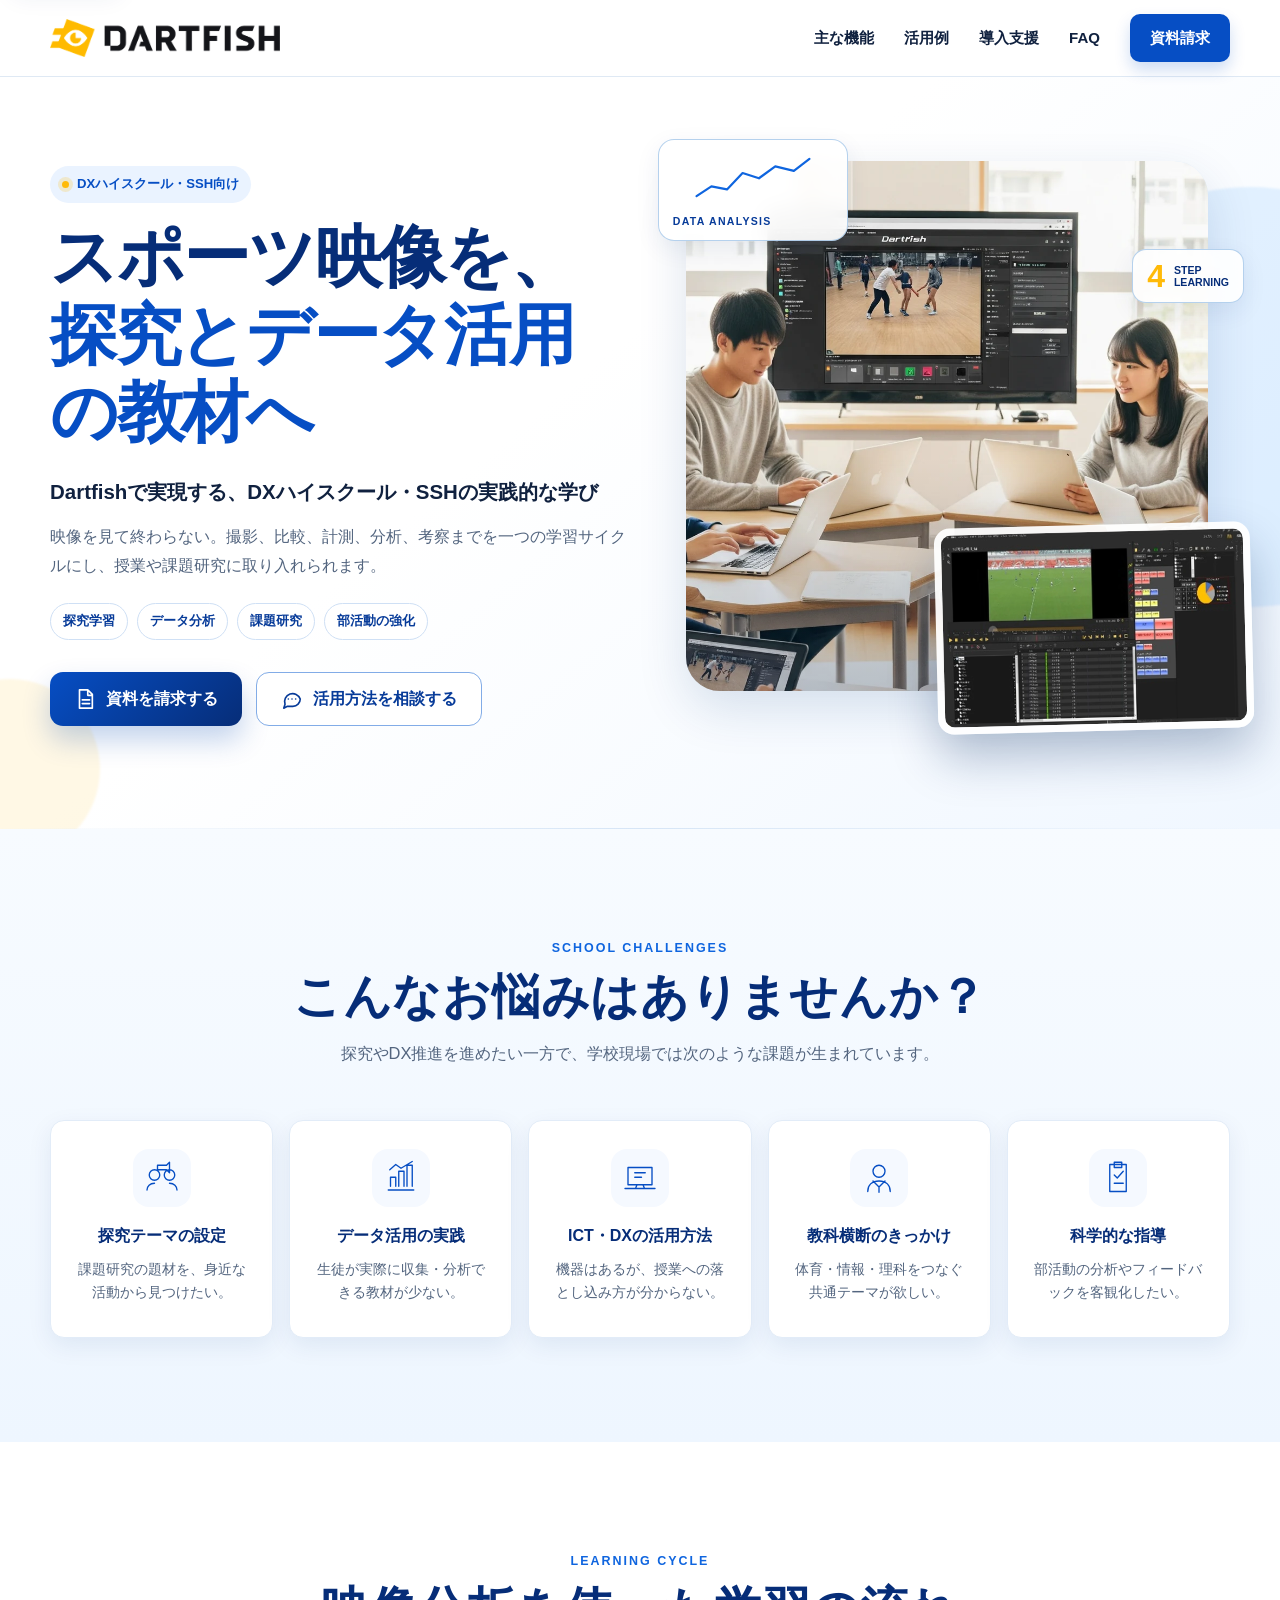
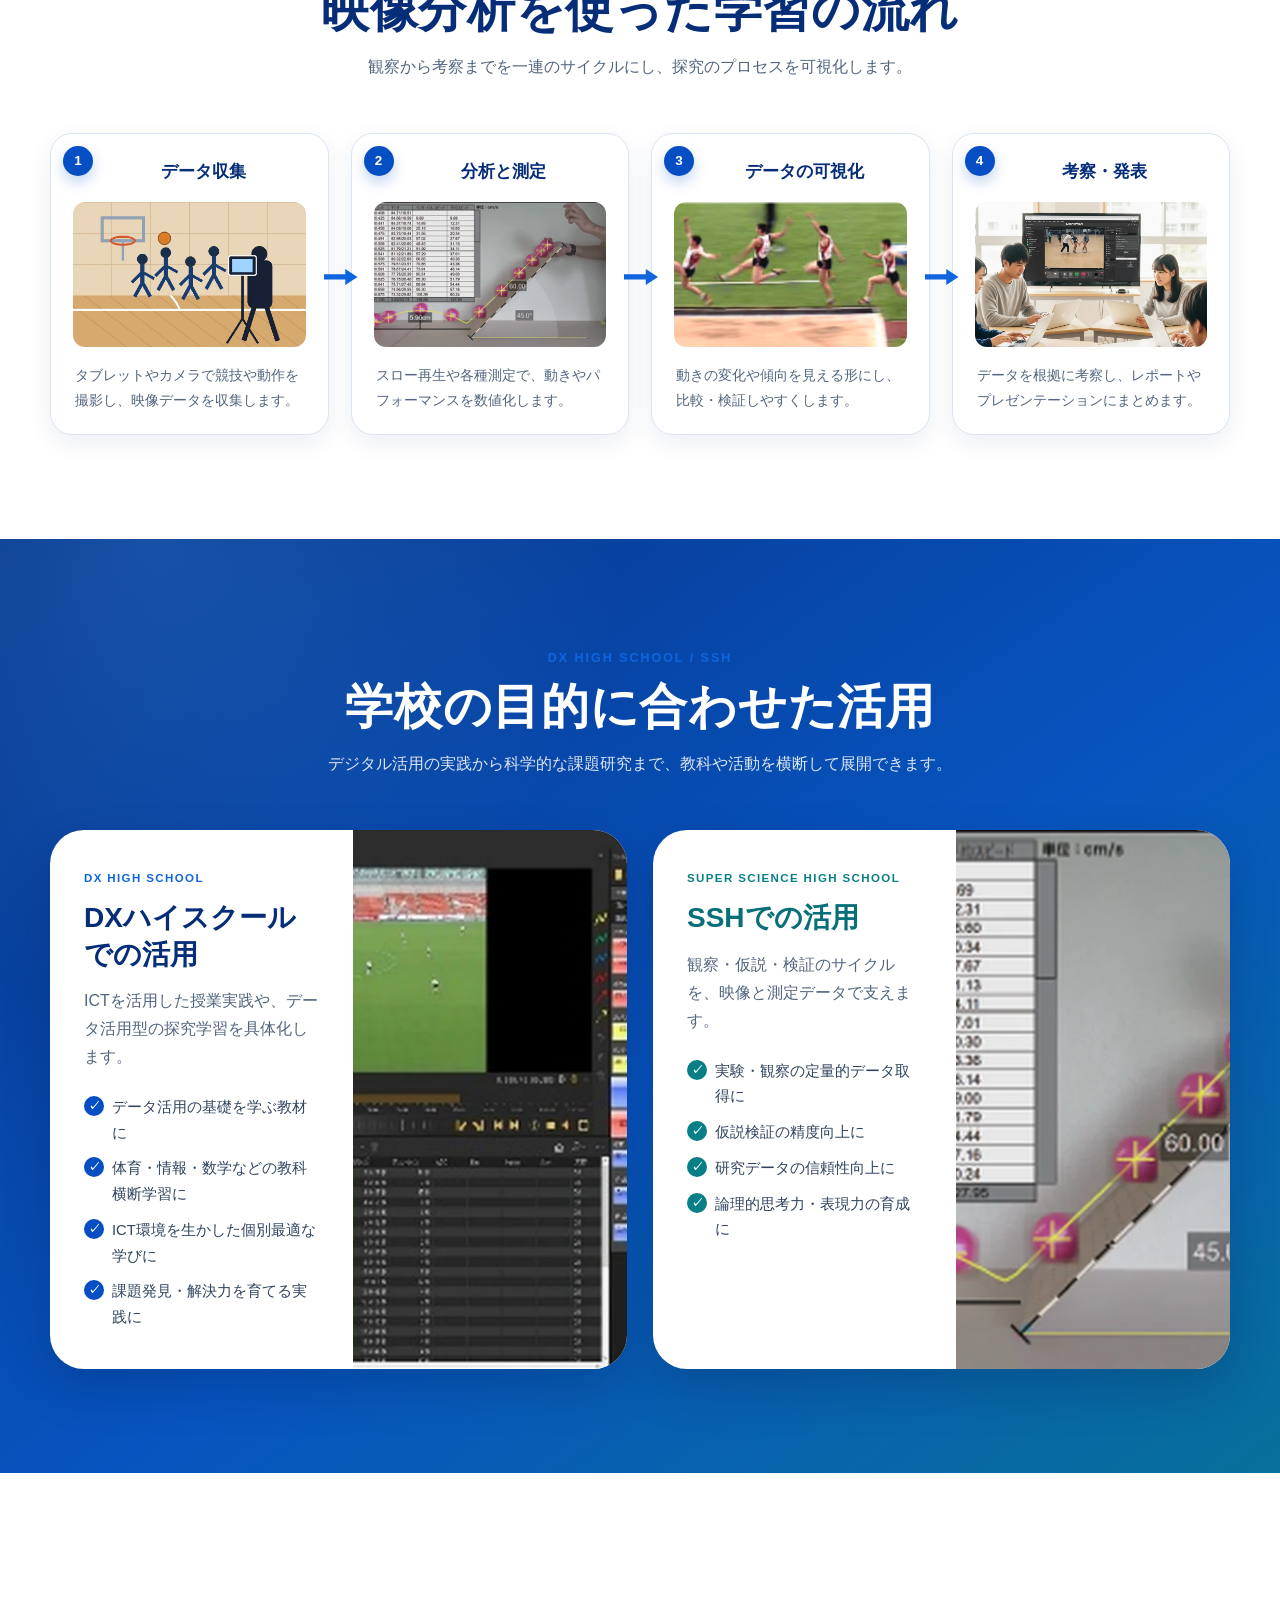
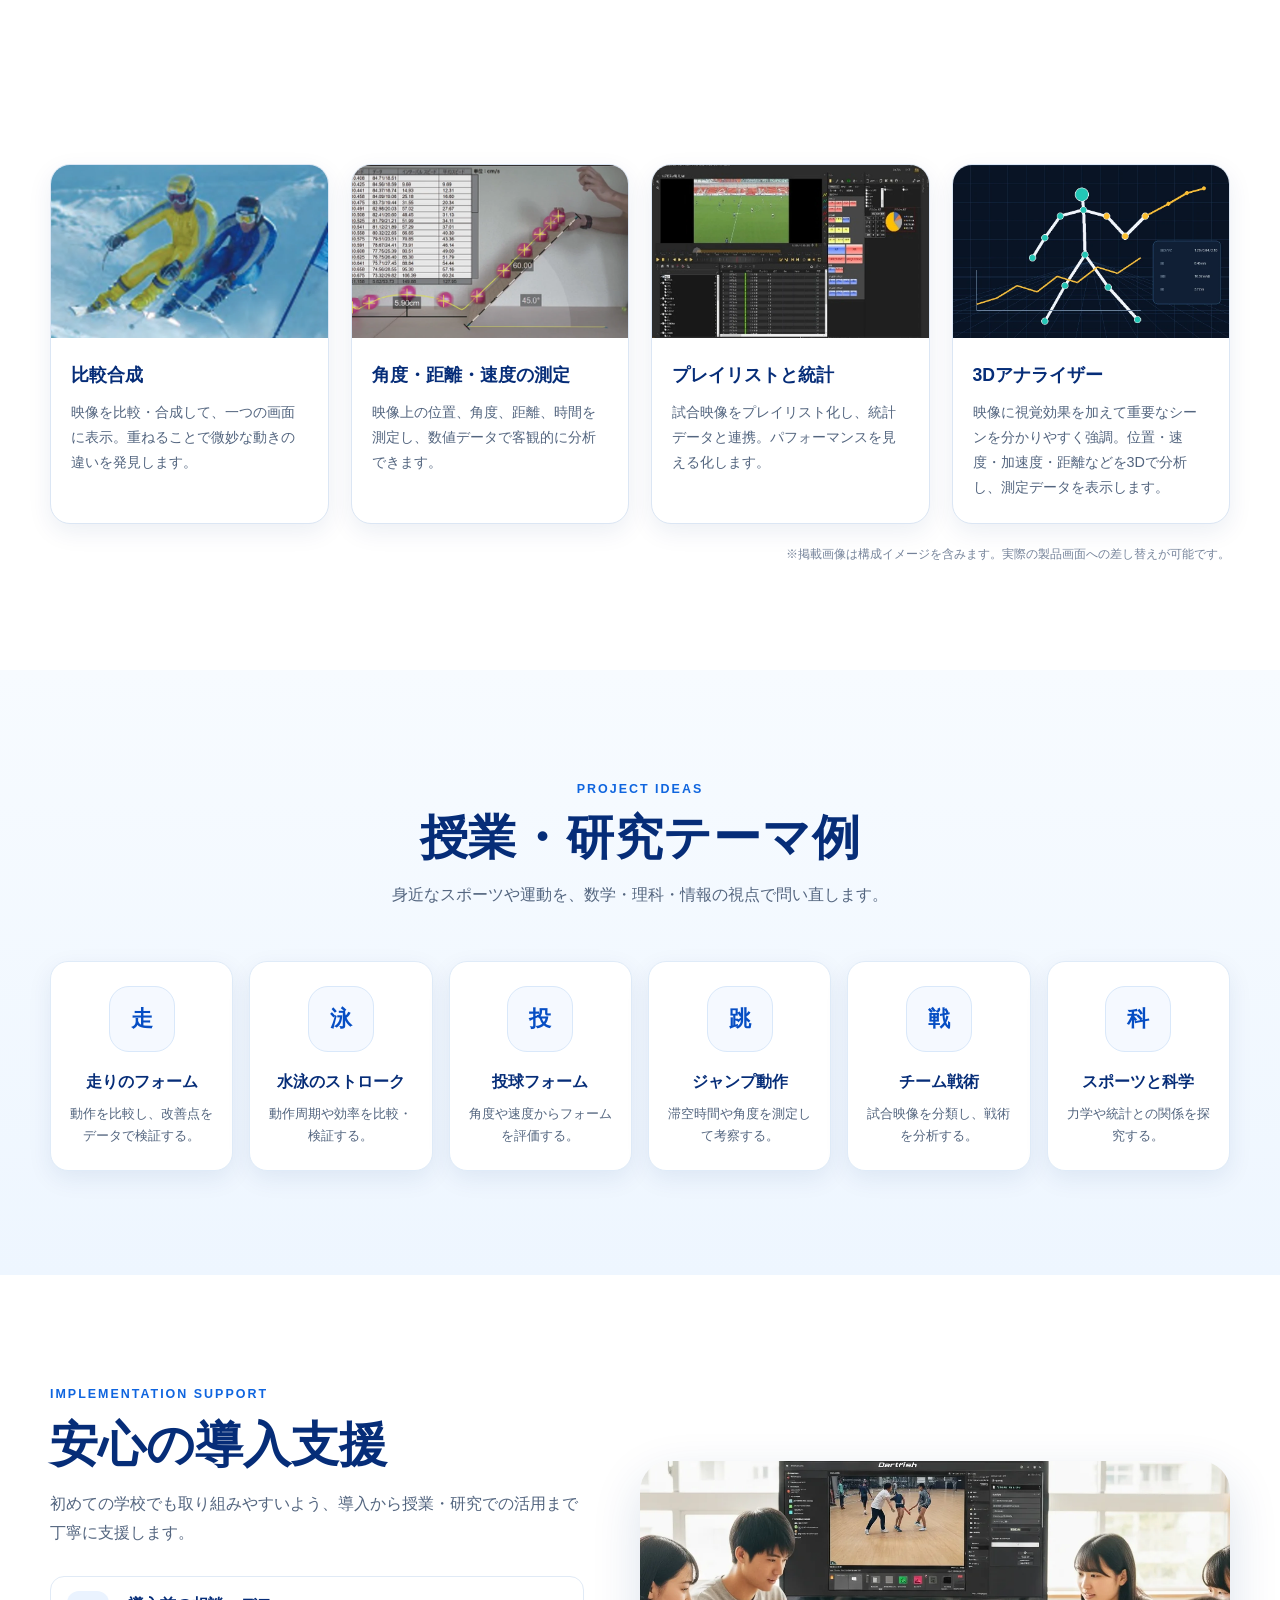
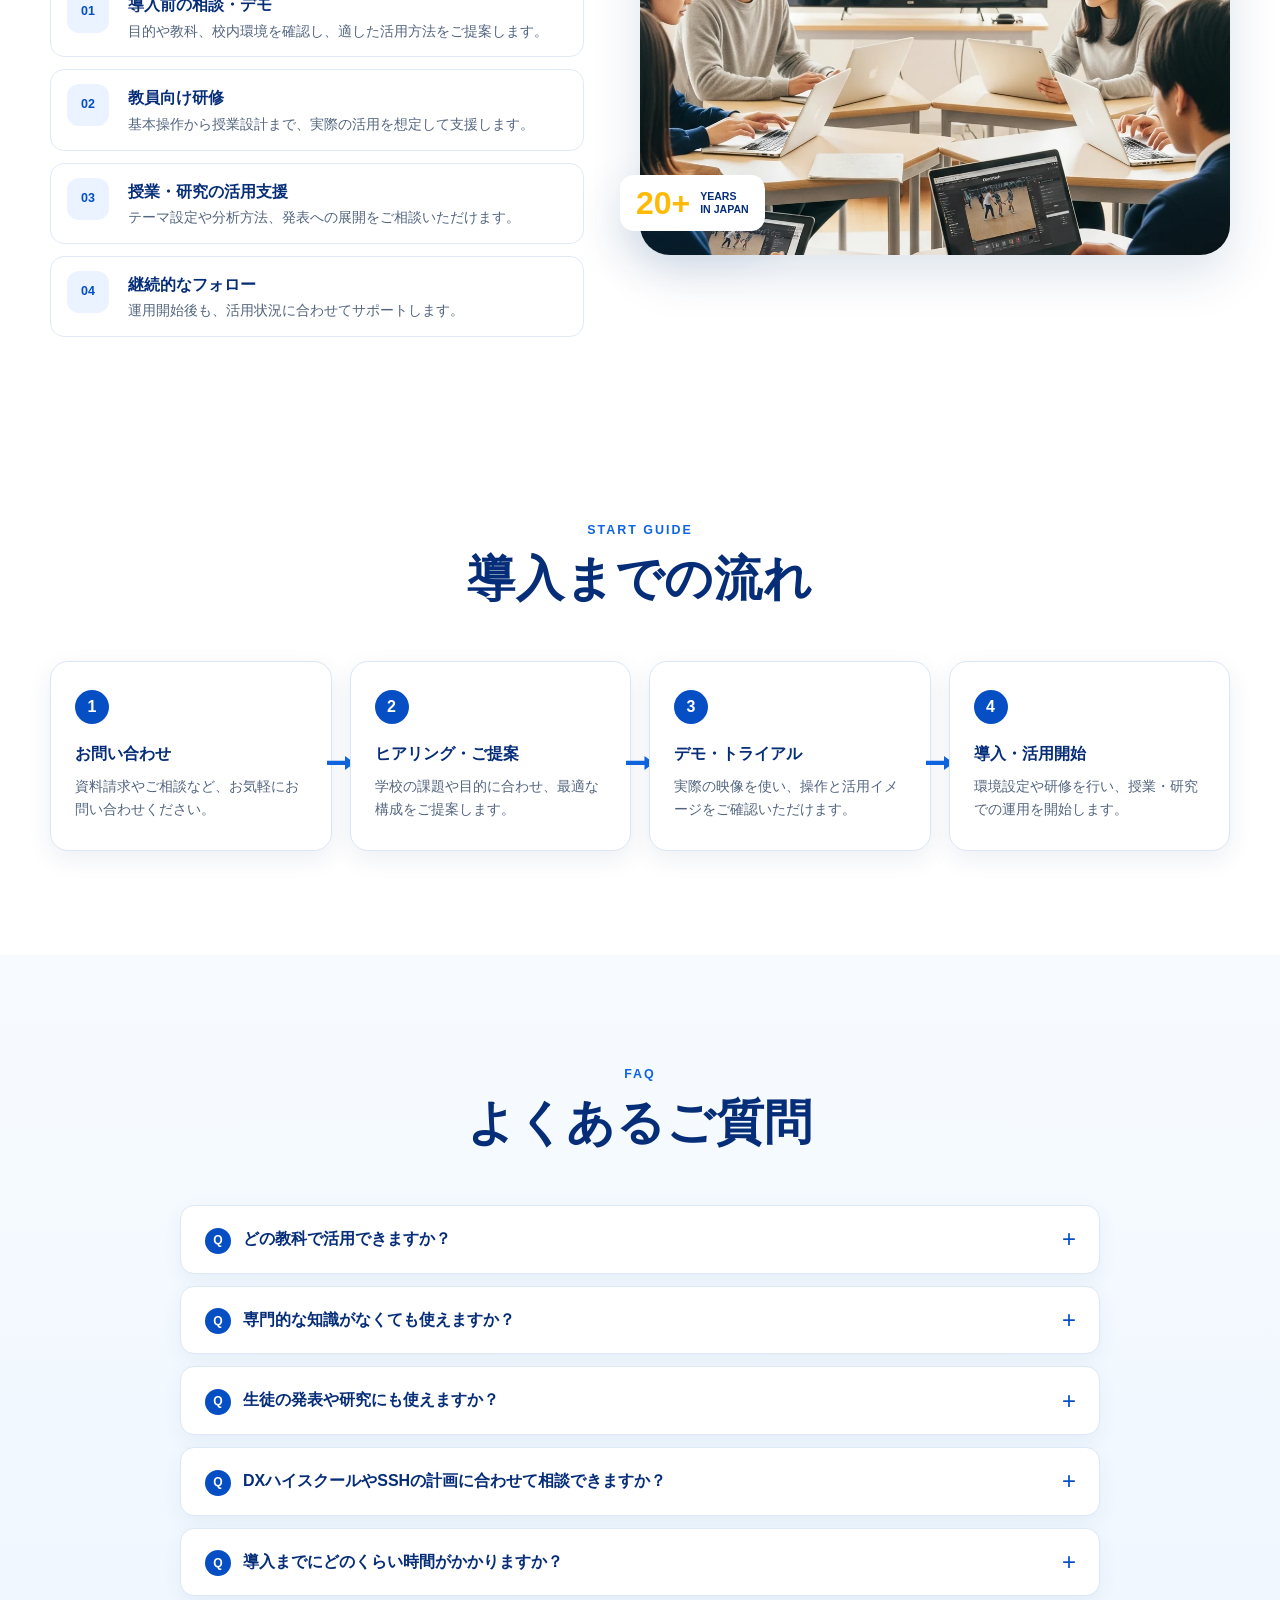
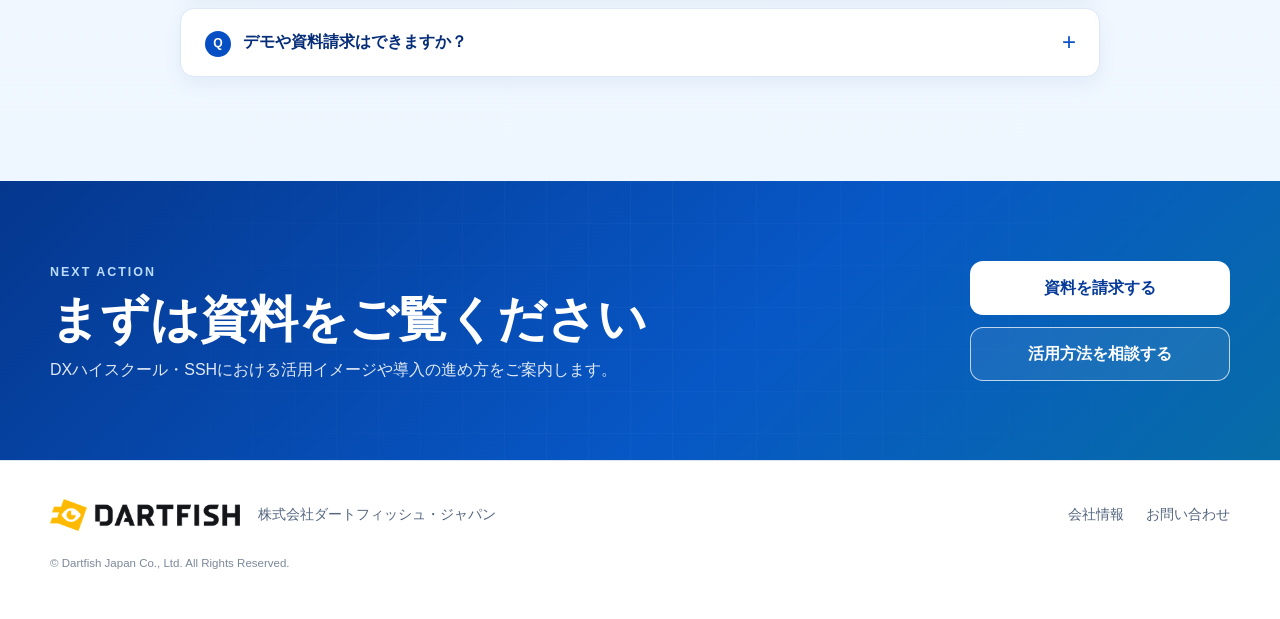
==== index.html @ 3bf37070 "Add files via upload" ====
<!doctype html>
<html lang="ja">
<head>
  <meta charset="utf-8">
  <meta name="viewport" content="width=device-width, initial-scale=1">
  <title>スポーツ映像を、探究とデータ活用の教材へ｜Dartfish</title>
  <meta name="description" content="Dartfishを活用したDXハイスクール・SSH向けの探究学習、データ分析、課題研究。体育・情報・理科・部活動をつなぐ実践的な映像分析環境をご提案します。">
  <meta name="theme-color" content="#0645b5">
  <meta property="og:type" content="website">
  <meta property="og:title" content="スポーツ映像を、探究とデータ活用の教材へ｜Dartfish">
  <meta property="og:description" content="Dartfishで実現する、DXハイスクール・SSHの実践的な学び。">
  <meta property="og:image" content="images/hero-classroom.webp">
  <link rel="icon" href="images/favicon.png" type="image/png">
  <link rel="stylesheet" href="css/style.css">
  <script type="application/ld+json">
  {
    "@context": "https://schema.org",
    "@type": "Organization",
    "name": "株式会社ダートフィッシュ・ジャパン",
    "url": "https://www.dartfish.co.jp/",
    "logo": "images/dartfish-logo.png"
  }
  </script>
</head>
<body>
  <a class="skip-link" href="#main">本文へ移動</a>

  <header class="site-header" id="top">
    <div class="container header-inner">
      <a class="brand" href="#top" aria-label="Dartfish トップへ">
        <img src="images/dartfish-logo.png" alt="DARTFISH" width="280" height="58">
      </a>
      <button class="menu-button" type="button" aria-controls="global-nav" aria-expanded="false">
        <span class="menu-line"></span><span class="menu-line"></span><span class="menu-line"></span>
        <span class="sr-only">メニューを開く</span>
      </button>
      <nav class="global-nav" id="global-nav" aria-label="メインナビゲーション">
        <a href="#features">主な機能</a>
        <a href="#usecases">活用例</a>
        <a href="#support">導入支援</a>
        <a href="#faq">FAQ</a>
        <a class="nav-cta" href="https://www.dartfish.co.jp/contactus/?dfbpv=1">資料請求</a>
      </nav>
    </div>
  </header>

  <main id="main">
    <section class="hero">
      <div class="hero-orb hero-orb-a" aria-hidden="true"></div>
      <div class="hero-orb hero-orb-b" aria-hidden="true"></div>
      <div class="container hero-grid">
        <div class="hero-copy reveal">
          <p class="eyebrow">DXハイスクール・SSH向け</p>
          <h1>スポーツ映像を、<br><span>探究とデータ活用の教材へ</span></h1>
          <p class="hero-sub">Dartfishで実現する、DXハイスクール・SSHの実践的な学び</p>
          <p class="hero-text">映像を見て終わらない。撮影、比較、計測、分析、考察までを一つの学習サイクルにし、授業や課題研究に取り入れられます。</p>
          <div class="tag-list" aria-label="活用キーワード">
            <span>探究学習</span><span>データ分析</span><span>課題研究</span><span>部活動の強化</span>
          </div>
          <div class="hero-actions">
            <a class="button button-primary" href="https://www.dartfish.co.jp/contactus/?dfbpv=1">
              <svg aria-hidden="true" viewBox="0 0 24 24"><path d="M6 2h9l5 5v15H6zM15 2v6h5M9 13h8M9 17h8"/></svg>
              資料を請求する
            </a>
            <a class="button button-secondary" href="https://www.dartfish.co.jp/contactus/?dfbpv=1">
              <svg aria-hidden="true" viewBox="0 0 24 24"><path d="M21 12a8 8 0 0 1-8 8H7l-4 2 1.4-4.2A8 8 0 1 1 21 12ZM8 12h.01M12 12h.01M16 12h.01"/></svg>
              活用方法を相談する
            </a>
          </div>
        </div>

        <div class="hero-visual reveal">
          <div class="hero-photo-wrap">
            <img class="hero-photo" src="images/hero-classroom.webp" alt="生徒が映像分析を使ってグループ学習を行うイメージ" width="1500" height="980" fetchpriority="high">
          </div>
          <div class="hero-screen-card">
            <img src="images/product-tagging.webp" alt="Dartfishの映像分析画面" width="1000" height="635">
          </div>
          <div class="hero-data-card hero-data-card-a" aria-hidden="true">
            <svg viewBox="0 0 160 70"><polyline points="4,58 24,45 45,49 66,27 88,34 110,18 135,24 156,8"/></svg>
            <span>DATA ANALYSIS</span>
          </div>
          <div class="hero-data-card hero-data-card-b" aria-hidden="true">
            <strong>4</strong><span>STEP<br>LEARNING</span>
          </div>
        </div>
      </div>
    </section>

    <section class="section section-soft" aria-labelledby="challenges-title">
      <div class="container">
        <div class="section-heading reveal">
          <span class="section-kicker">SCHOOL CHALLENGES</span>
          <h2 id="challenges-title">こんなお悩みはありませんか？</h2>
          <p>探究やDX推進を進めたい一方で、学校現場では次のような課題が生まれています。</p>
        </div>
        <div class="challenge-grid">
          <article class="icon-card reveal">
            <span class="line-icon"><svg viewBox="0 0 48 48"><path d="M14 31c-6 0-10 4-10 9M34 31c6 0 10 4 10 9M14 27a7 7 0 1 0 0-14 7 7 0 0 0 0 14ZM34 27a7 7 0 1 0 0-14 7 7 0 0 0 0 14ZM18 7h12l4-4v14l-4-4H18z"/></svg></span>
            <h3>探究テーマの設定</h3><p>課題研究の題材を、身近な活動から見つけたい。</p>
          </article>
          <article class="icon-card reveal">
            <span class="line-icon"><svg viewBox="0 0 48 48"><path d="M7 40h34M10 35V23h7v12M21 35V15h7v20M32 35V7h7v28M9 13l8-7 7 5L39 2"/></svg></span>
            <h3>データ活用の実践</h3><p>生徒が実際に収集・分析できる教材が少ない。</p>
          </article>
          <article class="icon-card reveal">
            <span class="line-icon"><svg viewBox="0 0 48 48"><path d="M8 10h32v23H8zM4 38h40M18 38l2-5h8l2 5M17 17h14M17 23h9"/></svg></span>
            <h3>ICT・DXの活用方法</h3><p>機器はあるが、授業への落とし込み方が分からない。</p>
          </article>
          <article class="icon-card reveal">
            <span class="line-icon"><svg viewBox="0 0 48 48"><path d="M24 23a8 8 0 1 0 0-16 8 8 0 0 0 0 16ZM9 42c0-9 6-14 15-14s15 5 15 14M16 28l8 8 8-8M24 36v7"/></svg></span>
            <h3>教科横断のきっかけ</h3><p>体育・情報・理科をつなぐ共通テーマが欲しい。</p>
          </article>
          <article class="icon-card reveal">
            <span class="line-icon"><svg viewBox="0 0 48 48"><path d="M13 6h22v36H13zM19 3h10v7H19zM19 20l4 4 8-9M19 31h12"/></svg></span>
            <h3>科学的な指導</h3><p>部活動の分析やフィードバックを客観化したい。</p>
          </article>
        </div>
      </div>
    </section>

    <section class="section" id="learning-flow" aria-labelledby="learning-title">
      <div class="container">
        <div class="section-heading reveal">
          <span class="section-kicker">LEARNING CYCLE</span>
          <h2 id="learning-title">映像分析を使った学習の流れ</h2>
          <p>観察から考察までを一連のサイクルにし、探究のプロセスを可視化します。</p>
        </div>
        <div class="flow-grid">
          <article class="flow-card reveal">
            <span class="step-number">1</span>
            <h3>データ収集</h3>
            <div class="flow-image"><img src="images/flow-collect.webp" alt="タブレットやカメラで競技を撮影するイメージ" width="900" height="560" loading="lazy"></div>
            <p>タブレットやカメラで競技や動作を撮影し、映像データを収集します。</p>
          </article>
          <article class="flow-card reveal">
            <span class="step-number">2</span>
            <h3>分析と測定</h3>
            <div class="flow-image"><img src="images/flow-analyze.webp" alt="角度や距離を測定している映像分析画面" width="900" height="560" loading="lazy"></div>
            <p>スロー再生や各種測定で、動きやパフォーマンスを数値化します。</p>
          </article>
          <article class="flow-card reveal">
            <span class="step-number">3</span>
            <h3>データの可視化</h3>
            <div class="flow-image"><img src="images/flow-visualize.webp" alt="連続動作を可視化したストロモーションの例" width="900" height="560" loading="lazy"></div>
            <p>動きの変化や傾向を見える形にし、比較・検証しやすくします。</p>
          </article>
          <article class="flow-card reveal">
            <span class="step-number">4</span>
            <h3>考察・発表</h3>
            <div class="flow-image"><img src="images/flow-present.webp" alt="分析結果をもとに考察し発表する授業イメージ" width="900" height="560" loading="lazy"></div>
            <p>データを根拠に考察し、レポートやプレゼンテーションにまとめます。</p>
          </article>
        </div>
      </div>
    </section>

    <section class="section section-band" id="usecases" aria-labelledby="usecases-title">
      <div class="container">
        <div class="section-heading section-heading-light reveal">
          <span class="section-kicker">DX HIGH SCHOOL / SSH</span>
          <h2 id="usecases-title">学校の目的に合わせた活用</h2>
          <p>デジタル活用の実践から科学的な課題研究まで、教科や活動を横断して展開できます。</p>
        </div>
        <div class="usecase-grid">
          <article class="usecase-card usecase-dx reveal">
            <div class="usecase-copy">
              <p class="usecase-label">DX HIGH SCHOOL</p>
              <h3>DXハイスクールでの活用</h3>
              <p class="lead">ICTを活用した授業実践や、データ活用型の探究学習を具体化します。</p>
              <ul class="check-list">
                <li>データ活用の基礎を学ぶ教材に</li>
                <li>体育・情報・数学などの教科横断学習に</li>
                <li>ICT環境を生かした個別最適な学びに</li>
                <li>課題発見・解決力を育てる実践に</li>
              </ul>
            </div>
            <img src="images/dx-use.webp" alt="Dartfishのタギング分析画面" width="920" height="560" loading="lazy">
          </article>
          <article class="usecase-card usecase-ssh reveal">
            <div class="usecase-copy">
              <p class="usecase-label">SUPER SCIENCE HIGH SCHOOL</p>
              <h3>SSHでの活用</h3>
              <p class="lead">観察・仮説・検証のサイクルを、映像と測定データで支えます。</p>
              <ul class="check-list">
                <li>実験・観察の定量的データ取得に</li>
                <li>仮説検証の精度向上に</li>
                <li>研究データの信頼性向上に</li>
                <li>論理的思考力・表現力の育成に</li>
              </ul>
            </div>
            <img src="images/ssh-use.webp" alt="角度と距離を測定する映像分析画面" width="920" height="560" loading="lazy">
          </article>
        </div>
      </div>
    </section>

    <section class="section" id="features" aria-labelledby="features-title">
      <div class="container">
        <div class="section-heading reveal">
          <span class="section-kicker">ANALYSIS FEATURES</span>
          <h2 id="features-title">主な分析機能</h2>
          <p>授業でも研究でも扱いやすく、考察の根拠になる機能を搭載しています。</p>
        </div>
        <div class="feature-grid">
          <article class="feature-card reveal">
            <div class="feature-image"><img src="images/feature-compare.webp" alt="比較合成による動作比較のイメージ" width="900" height="560" loading="lazy"></div>
            <div class="feature-body">
              <h3>比較合成</h3>
              <p>映像を比較・合成して、一つの画面に表示。重ねることで微妙な動きの違いを発見します。</p>
            </div>
          </article>
          <article class="feature-card reveal">
            <div class="feature-image"><img src="images/feature-measure.webp" alt="角度・距離・速度の測定画面" width="900" height="560" loading="lazy"></div>
            <div class="feature-body">
              <h3>角度・距離・速度の測定</h3>
              <p>映像上の位置、角度、距離、時間を測定し、数値データで客観的に分析できます。</p>
            </div>
          </article>
          <article class="feature-card reveal">
            <div class="feature-image"><img src="images/feature-playlist.webp" alt="プレイリストと統計を表示した分析画面" width="900" height="560" loading="lazy"></div>
            <div class="feature-body">
              <h3>プレイリストと統計</h3>
              <p>試合映像をプレイリスト化し、統計データと連携。パフォーマンスを見える化します。</p>
            </div>
          </article>
          <article class="feature-card reveal">
            <div class="feature-image"><img src="images/feature-3d.webp" alt="3Dアナライザーの機能イメージ" width="900" height="560" loading="lazy"></div>
            <div class="feature-body">
              <h3>3Dアナライザー</h3>
              <p>映像に視覚効果を加えて重要なシーンを分かりやすく強調。位置・速度・加速度・距離などを3Dで分析し、測定データを表示します。</p>
            </div>
          </article>
        </div>
        <p class="image-note">※掲載画像は構成イメージを含みます。実際の製品画面への差し替えが可能です。</p>
      </div>
    </section>

    <section class="section section-soft" aria-labelledby="themes-title">
      <div class="container">
        <div class="section-heading reveal">
          <span class="section-kicker">PROJECT IDEAS</span>
          <h2 id="themes-title">授業・研究テーマ例</h2>
          <p>身近なスポーツや運動を、数学・理科・情報の視点で問い直します。</p>
        </div>
        <div class="theme-grid">
          <article class="theme-card reveal"><span class="theme-icon">走</span><h3>走りのフォーム</h3><p>動作を比較し、改善点をデータで検証する。</p></article>
          <article class="theme-card reveal"><span class="theme-icon">泳</span><h3>水泳のストローク</h3><p>動作周期や効率を比較・検証する。</p></article>
          <article class="theme-card reveal"><span class="theme-icon">投</span><h3>投球フォーム</h3><p>角度や速度からフォームを評価する。</p></article>
          <article class="theme-card reveal"><span class="theme-icon">跳</span><h3>ジャンプ動作</h3><p>滞空時間や角度を測定して考察する。</p></article>
          <article class="theme-card reveal"><span class="theme-icon">戦</span><h3>チーム戦術</h3><p>試合映像を分類し、戦術を分析する。</p></article>
          <article class="theme-card reveal"><span class="theme-icon">科</span><h3>スポーツと科学</h3><p>力学や統計との関係を探究する。</p></article>
        </div>
      </div>
    </section>

    <section class="section" id="support" aria-labelledby="support-title">
      <div class="container support-grid">
        <div class="support-copy reveal">
          <span class="section-kicker">IMPLEMENTATION SUPPORT</span>
          <h2 id="support-title">安心の導入支援</h2>
          <p class="support-lead">初めての学校でも取り組みやすいよう、導入から授業・研究での活用まで丁寧に支援します。</p>
          <div class="support-items">
            <article><span>01</span><div><h3>導入前の相談・デモ</h3><p>目的や教科、校内環境を確認し、適した活用方法をご提案します。</p></div></article>
            <article><span>02</span><div><h3>教員向け研修</h3><p>基本操作から授業設計まで、実際の活用を想定して支援します。</p></div></article>
            <article><span>03</span><div><h3>授業・研究の活用支援</h3><p>テーマ設定や分析方法、発表への展開をご相談いただけます。</p></div></article>
            <article><span>04</span><div><h3>継続的なフォロー</h3><p>運用開始後も、活用状況に合わせてサポートします。</p></div></article>
          </div>
        </div>
        <div class="support-visual reveal">
          <img src="images/support-classroom.webp" alt="映像分析を使った授業のイメージ" width="1200" height="760" loading="lazy">
          <div class="support-badge"><strong>20+</strong><span>YEARS<br>IN JAPAN</span></div>
        </div>
      </div>
    </section>

    <section class="section process-section" aria-labelledby="process-title">
      <div class="container">
        <div class="section-heading reveal">
          <span class="section-kicker">START GUIDE</span>
          <h2 id="process-title">導入までの流れ</h2>
        </div>
        <ol class="process-list">
          <li class="reveal"><span>1</span><h3>お問い合わせ</h3><p>資料請求やご相談など、お気軽にお問い合わせください。</p></li>
          <li class="reveal"><span>2</span><h3>ヒアリング・ご提案</h3><p>学校の課題や目的に合わせ、最適な構成をご提案します。</p></li>
          <li class="reveal"><span>3</span><h3>デモ・トライアル</h3><p>実際の映像を使い、操作と活用イメージをご確認いただけます。</p></li>
          <li class="reveal"><span>4</span><h3>導入・活用開始</h3><p>環境設定や研修を行い、授業・研究での運用を開始します。</p></li>
        </ol>
      </div>
    </section>

    <section class="section section-soft" id="faq" aria-labelledby="faq-title">
      <div class="container faq-container">
        <div class="section-heading reveal">
          <span class="section-kicker">FAQ</span>
          <h2 id="faq-title">よくあるご質問</h2>
        </div>
        <div class="faq-list">
          <details class="faq-item reveal">
            <summary>どの教科で活用できますか？</summary>
            <div><p>体育・保健を中心に、情報、理科、数学、総合的な探究の時間、部活動などで活用できます。</p></div>
          </details>
          <details class="faq-item reveal">
            <summary>専門的な知識がなくても使えますか？</summary>
            <div><p>基本操作はシンプルです。教員向け研修や導入後のサポートもご用意しています。</p></div>
          </details>
          <details class="faq-item reveal">
            <summary>生徒の発表や研究にも使えますか？</summary>
            <div><p>映像、比較、測定、グラフなどを根拠として、レポートやプレゼンテーションへ展開できます。</p></div>
          </details>
          <details class="faq-item reveal">
            <summary>DXハイスクールやSSHの計画に合わせて相談できますか？</summary>
            <div><p>学校の目的、教科、設備、予算に合わせて、機器構成や活用プランをご提案します。</p></div>
          </details>
          <details class="faq-item reveal">
            <summary>導入までにどのくらい時間がかかりますか？</summary>
            <div><p>構成や校内環境によって異なります。希望時期を確認し、必要な準備とスケジュールをご案内します。</p></div>
          </details>
          <details class="faq-item reveal">
            <summary>デモや資料請求はできますか？</summary>
            <div><p>はい。活用イメージや導入プランをまとめた資料、デモのご相談を受け付けています。</p></div>
          </details>
        </div>
      </div>
    </section>

    <section class="final-cta" aria-labelledby="cta-title">
      <div class="final-cta-pattern" aria-hidden="true"></div>
      <div class="container final-cta-inner reveal">
        <div>
          <span class="section-kicker section-kicker-white">NEXT ACTION</span>
          <h2 id="cta-title">まずは資料をご覧ください</h2>
          <p>DXハイスクール・SSHにおける活用イメージや導入の進め方をご案内します。</p>
        </div>
        <div class="final-cta-actions">
          <a class="button button-white" href="https://www.dartfish.co.jp/contactus/?dfbpv=1">資料を請求する</a>
          <a class="button button-outline-white" href="https://www.dartfish.co.jp/contactus/?dfbpv=1">活用方法を相談する</a>
        </div>
      </div>
    </section>
  </main>

  <footer class="site-footer">
    <div class="container footer-inner">
      <div class="footer-brand">
        <img src="images/dartfish-logo.png" alt="DARTFISH" width="230" height="48">
        <p>株式会社ダートフィッシュ・ジャパン</p>
      </div>
      <div class="footer-links">
        <a href="https://www.dartfish.co.jp/">会社情報</a>
        <a href="https://www.dartfish.co.jp/contactus/?dfbpv=1">お問い合わせ</a>
      </div>
      <small>© Dartfish Japan Co., Ltd. All Rights Reserved.</small>
    </div>
  </footer>

  <div class="mobile-cta" aria-label="お問い合わせ">
    <a href="https://www.dartfish.co.jp/contactus/?dfbpv=1">資料請求</a>
    <a href="https://www.dartfish.co.jp/contactus/?dfbpv=1">活用相談</a>
  </div>

  <script src="js/script.js" defer></script>
</body>
</html>
---- css/style.css ----
:root {
  --blue-900: #062d78;
  --blue-800: #073b99;
  --blue-700: #064ec4;
  --blue-600: #0f65df;
  --blue-100: #eaf3ff;
  --blue-050: #f5f9ff;
  --teal-700: #087f86;
  --teal-100: #e6f8f7;
  --yellow: #ffba08;
  --ink: #10213f;
  --muted: #53657f;
  --line: #dbe6f4;
  --white: #ffffff;
  --shadow-sm: 0 8px 24px rgba(10, 54, 117, 0.08);
  --shadow-md: 0 18px 50px rgba(10, 54, 117, 0.14);
  --radius-sm: 14px;
  --radius-md: 22px;
  --radius-lg: 34px;
  --container: 1180px;
}

* { box-sizing: border-box; }
html { scroll-behavior: smooth; }
body {
  margin: 0;
  color: var(--ink);
  background: var(--white);
  font-family: -apple-system, BlinkMacSystemFont, "Segoe UI", "Yu Gothic", "Hiragino Kaku Gothic ProN", Meiryo, sans-serif;
  line-height: 1.75;
  -webkit-font-smoothing: antialiased;
}
img { max-width: 100%; height: auto; display: block; }
a { color: inherit; }
button, input, textarea { font: inherit; }
svg { stroke: currentColor; fill: none; stroke-width: 1.8; stroke-linecap: round; stroke-linejoin: round; }

.container { width: min(var(--container), calc(100% - 48px)); margin-inline: auto; }
.section { padding: 104px 0; }
.section-soft { background: linear-gradient(180deg, #f7fbff 0%, #eef6ff 100%); }
.section-band {
  background:
    radial-gradient(circle at 12% 0%, rgba(80, 173, 255, .22), transparent 32%),
    linear-gradient(145deg, #073487 0%, #0754c0 55%, #087f86 125%);
}
.section-heading { max-width: 760px; margin: 0 auto 52px; text-align: center; }
.section-heading h2 { margin: 6px 0 12px; font-size: clamp(2rem, 4vw, 3rem); line-height: 1.25; letter-spacing: .015em; color: var(--blue-900); }
.section-heading p { margin: 0; color: var(--muted); font-size: 1.03rem; }
.section-heading-light h2, .section-heading-light p { color: var(--white); }
.section-heading-light p { opacity: .86; }
.section-kicker { display: inline-block; color: var(--blue-600); font-size: .78rem; font-weight: 800; letter-spacing: .16em; }
.section-kicker-white { color: #bcdcff; }
.sr-only { position: absolute; width: 1px; height: 1px; padding: 0; margin: -1px; overflow: hidden; clip: rect(0,0,0,0); white-space: nowrap; border: 0; }
.skip-link { position: fixed; left: 12px; top: -60px; z-index: 1000; padding: 10px 14px; background: #fff; color: #0645b5; border-radius: 8px; box-shadow: var(--shadow-sm); }
.skip-link:focus { top: 12px; }

.site-header { position: sticky; top: 0; z-index: 100; background: rgba(255,255,255,.94); border-bottom: 1px solid rgba(218,229,243,.85); backdrop-filter: blur(14px); }
.header-inner { height: 76px; display: flex; align-items: center; justify-content: space-between; gap: 28px; }
.brand img { width: 230px; }
.global-nav { display: flex; align-items: center; gap: 30px; font-weight: 700; font-size: .94rem; }
.global-nav a { text-decoration: none; transition: color .2s ease, transform .2s ease; }
.global-nav a:not(.nav-cta):hover { color: var(--blue-600); }
.nav-cta { padding: 11px 20px; color: #fff; background: var(--blue-700); border-radius: 10px; box-shadow: 0 8px 16px rgba(6,78,196,.2); }
.nav-cta:hover { transform: translateY(-1px); }
.menu-button { display: none; width: 46px; height: 46px; padding: 10px; border: 0; border-radius: 10px; background: var(--blue-050); color: var(--blue-900); }
.menu-line { display: block; height: 2px; background: currentColor; margin: 5px 0; transition: .2s ease; }

.hero { position: relative; min-height: 720px; padding: 84px 0 98px; overflow: hidden; background: linear-gradient(140deg, #fff 0%, #fff 43%, #f0f7ff 100%); }
.hero::after { content: ""; position: absolute; inset: auto 0 0; height: 1px; background: linear-gradient(90deg, transparent, #d6e5f6, transparent); }
.hero-grid { display: grid; grid-template-columns: 1.03fr .97fr; align-items: center; gap: 58px; position: relative; z-index: 2; }
.eyebrow { display: inline-flex; align-items: center; gap: 8px; margin: 0 0 16px; padding: 7px 12px; color: var(--blue-700); background: var(--blue-100); border-radius: 999px; font-size: .82rem; font-weight: 800; }
.eyebrow::before { content: ""; width: 7px; height: 7px; border-radius: 50%; background: var(--yellow); box-shadow: 0 0 0 4px rgba(255,186,8,.2); }
.hero h1 { margin: 0; font-size: clamp(2.65rem, 5.2vw, 4.75rem); line-height: 1.17; letter-spacing: -.035em; color: var(--blue-900); }
.hero h1 span { color: var(--blue-700); }
.hero-sub { margin: 22px 0 12px; font-size: clamp(1.05rem, 1.8vw, 1.28rem); font-weight: 800; color: var(--ink); }
.hero-text { max-width: 650px; margin: 0 0 24px; color: var(--muted); font-size: 1.02rem; }
.tag-list { display: flex; flex-wrap: wrap; gap: 9px; margin-bottom: 32px; }
.tag-list span { padding: 6px 12px; border-radius: 999px; background: #fff; border: 1px solid #cfe0f5; color: var(--blue-800); font-size: .82rem; font-weight: 700; }
.hero-actions { display: flex; flex-wrap: wrap; gap: 14px; }
.button { min-height: 54px; display: inline-flex; align-items: center; justify-content: center; gap: 10px; padding: 0 24px; border-radius: 13px; text-decoration: none; font-weight: 800; transition: transform .2s ease, box-shadow .2s ease, background .2s ease; }
.button svg { width: 22px; height: 22px; }
.button:hover { transform: translateY(-2px); }
.button-primary { color: #fff; background: linear-gradient(135deg, var(--blue-700), var(--blue-900)); box-shadow: 0 14px 28px rgba(6,71,174,.24); }
.button-primary:hover { box-shadow: 0 18px 32px rgba(6,71,174,.30); }
.button-secondary { color: var(--blue-800); background: #fff; border: 1.5px solid #82ace7; }

.hero-visual { position: relative; min-height: 570px; }
.hero-photo-wrap { position: absolute; inset: 0 22px 40px 0; border-radius: 34px; overflow: hidden; box-shadow: var(--shadow-md); background: #ddeeff; }
.hero-photo { width: 100%; height: 100%; object-fit: cover; }
.hero-photo-wrap::after { content: ""; position: absolute; inset: 0; background: linear-gradient(180deg, transparent 56%, rgba(3,30,75,.24)); }
.hero-screen-card { position: absolute; right: -22px; bottom: 0; width: 58%; padding: 7px; border-radius: 16px; background: rgba(255,255,255,.94); box-shadow: 0 24px 48px rgba(4,40,94,.28); transform: rotate(-1.4deg); }
.hero-screen-card img { border-radius: 10px; }
.hero-data-card { position: absolute; border: 1px solid rgba(150,190,230,.7); background: rgba(255,255,255,.92); box-shadow: var(--shadow-sm); backdrop-filter: blur(10px); }
.hero-data-card-a { top: -22px; left: -28px; width: 190px; padding: 13px 14px 10px; border-radius: 16px; }
.hero-data-card-a svg { width: 100%; height: 52px; stroke: var(--blue-600); stroke-width: 3; }
.hero-data-card-a span { display: block; margin-top: -2px; color: var(--blue-800); font-size: .66rem; font-weight: 900; letter-spacing: .12em; }
.hero-data-card-b { right: -14px; top: 88px; display: flex; align-items: center; gap: 9px; padding: 10px 14px; border-radius: 14px; }
.hero-data-card-b strong { font-size: 2rem; color: var(--yellow); line-height: 1; }
.hero-data-card-b span { color: var(--blue-900); font-size: .66rem; font-weight: 900; line-height: 1.15; }
.hero-orb { position: absolute; border-radius: 50%; filter: blur(1px); pointer-events: none; }
.hero-orb-a { width: 420px; height: 420px; right: -180px; top: 110px; background: rgba(86,177,255,.15); }
.hero-orb-b { width: 180px; height: 180px; left: -80px; bottom: -30px; background: rgba(255,186,8,.10); }

.challenge-grid { display: grid; grid-template-columns: repeat(5, 1fr); gap: 16px; }
.icon-card { min-height: 218px; padding: 28px 20px 22px; text-align: center; background: #fff; border: 1px solid #e2ecf8; border-radius: var(--radius-sm); box-shadow: var(--shadow-sm); }
.line-icon { width: 58px; height: 58px; display: grid; place-items: center; margin: 0 auto 15px; color: var(--blue-700); background: var(--blue-050); border-radius: 16px; }
.line-icon svg { width: 36px; height: 36px; }
.icon-card h3 { margin: 0 0 8px; color: var(--blue-900); font-size: 1rem; }
.icon-card p { margin: 0; color: var(--muted); font-size: .88rem; line-height: 1.65; }

.flow-grid { display: grid; grid-template-columns: repeat(4, 1fr); gap: 22px; counter-reset: flow; }
.flow-card { position: relative; padding: 22px; background: #fff; border: 1px solid var(--line); border-radius: var(--radius-md); box-shadow: var(--shadow-sm); }
.flow-card:not(:last-child)::after { content: ""; position: absolute; z-index: 4; top: 45%; right: -30px; width: 34px; height: 16px; background: var(--blue-600); clip-path: polygon(0 34%, 64% 34%, 64% 0, 100% 50%, 64% 100%, 64% 66%, 0 66%); }
.step-number { position: absolute; top: 12px; left: 12px; z-index: 3; width: 30px; height: 30px; display: grid; place-items: center; border-radius: 50%; background: var(--blue-700); color: #fff; font-size: .84rem; font-weight: 900; box-shadow: 0 6px 14px rgba(6,78,196,.25); }
.flow-card h3 { margin: 0 0 16px; padding-left: 28px; text-align: center; color: var(--blue-900); font-size: 1.08rem; }
.flow-image { aspect-ratio: 16/10; overflow: hidden; border-radius: 12px; background: #edf4fb; }
.flow-image img { width: 100%; height: 100%; object-fit: cover; }
.flow-card p { margin: 16px 2px 0; color: var(--muted); font-size: .9rem; line-height: 1.7; }

.usecase-grid { display: grid; grid-template-columns: 1fr 1fr; gap: 26px; }
.usecase-card { display: grid; grid-template-columns: 1.05fr .95fr; align-items: stretch; min-height: 410px; overflow: hidden; border-radius: var(--radius-lg); background: #fff; box-shadow: 0 20px 46px rgba(1,24,63,.22); }
.usecase-card img { width: 100%; height: 100%; min-height: 410px; object-fit: cover; }
.usecase-copy { padding: 38px 34px; }
.usecase-label { margin: 0 0 12px; color: var(--blue-600); font-size: .72rem; font-weight: 900; letter-spacing: .12em; }
.usecase-ssh .usecase-label { color: var(--teal-700); }
.usecase-copy h3 { margin: 0 0 14px; color: var(--blue-900); font-size: 1.75rem; line-height: 1.3; }
.usecase-ssh .usecase-copy h3 { color: #066f77; }
.usecase-copy .lead { margin: 0 0 24px; color: var(--muted); }
.check-list { list-style: none; margin: 0; padding: 0; display: grid; gap: 10px; }
.check-list li { position: relative; padding-left: 28px; font-size: .92rem; color: #31445f; }
.check-list li::before { content: "✓"; position: absolute; left: 0; top: 1px; width: 20px; height: 20px; display: grid; place-items: center; border-radius: 50%; color: #fff; background: var(--blue-700); font-size: .74rem; font-weight: 900; }
.usecase-ssh .check-list li::before { background: var(--teal-700); }

.feature-grid { display: grid; grid-template-columns: repeat(4, 1fr); gap: 22px; }
.feature-card { overflow: hidden; background: #fff; border: 1px solid var(--line); border-radius: 20px; box-shadow: var(--shadow-sm); }
.feature-image { aspect-ratio: 16/10; overflow: hidden; background: #eaf2fc; }
.feature-image img { width: 100%; height: 100%; object-fit: cover; transition: transform .45s ease; }
.feature-card:hover .feature-image img { transform: scale(1.035); }
.feature-body { padding: 22px 20px 24px; }
.feature-body h3 { margin: 0 0 10px; color: var(--blue-900); font-size: 1.1rem; }
.feature-body p { margin: 0; color: var(--muted); font-size: .9rem; line-height: 1.72; }
.image-note { margin: 20px 0 0; text-align: right; color: #75839a; font-size: .76rem; }

.theme-grid { display: grid; grid-template-columns: repeat(6, 1fr); gap: 16px; }
.theme-card { min-height: 208px; padding: 24px 18px; text-align: center; background: #fff; border: 1px solid #dfebf8; border-radius: 18px; box-shadow: var(--shadow-sm); }
.theme-icon { width: 66px; height: 66px; display: grid; place-items: center; margin: 0 auto 16px; border-radius: 20px; color: var(--blue-700); background: var(--blue-050); border: 1px solid #d9e8fa; font-size: 1.35rem; font-weight: 900; }
.theme-card h3 { margin: 0 0 8px; color: var(--blue-900); font-size: .98rem; }
.theme-card p { margin: 0; color: var(--muted); font-size: .84rem; line-height: 1.6; }

.support-grid { display: grid; grid-template-columns: .95fr 1.05fr; gap: 56px; align-items: center; }
.support-copy h2 { margin: 8px 0 14px; color: var(--blue-900); font-size: clamp(2rem, 4vw, 3rem); line-height: 1.25; }
.support-lead { margin: 0 0 30px; color: var(--muted); font-size: 1.02rem; }
.support-items { display: grid; gap: 12px; }
.support-items article { display: grid; grid-template-columns: 46px 1fr; gap: 15px; padding: 14px 16px; border: 1px solid #e0eaf6; border-radius: 14px; background: #fff; }
.support-items article > span { width: 42px; height: 42px; display: grid; place-items: center; border-radius: 12px; background: var(--blue-100); color: var(--blue-700); font-size: .78rem; font-weight: 900; }
.support-items h3 { margin: 0 0 2px; color: var(--blue-900); font-size: .98rem; }
.support-items p { margin: 0; color: var(--muted); font-size: .85rem; line-height: 1.6; }
.support-visual { position: relative; }
.support-visual img { width: 100%; aspect-ratio: 3/2; object-fit: cover; border-radius: 30px; box-shadow: var(--shadow-md); }
.support-badge { position: absolute; left: -20px; bottom: 24px; display: flex; align-items: center; gap: 10px; padding: 12px 16px; border-radius: 14px; background: #fff; box-shadow: var(--shadow-md); }
.support-badge strong { color: var(--yellow); font-size: 2rem; line-height: 1; }
.support-badge span { color: var(--blue-900); font-size: .66rem; font-weight: 900; line-height: 1.2; }

.process-section { padding-top: 74px; }
.process-list { list-style: none; margin: 0; padding: 0; display: grid; grid-template-columns: repeat(4, 1fr); gap: 18px; }
.process-list li { position: relative; min-height: 190px; padding: 28px 24px 22px; background: #fff; border: 1px solid var(--line); border-radius: 18px; box-shadow: var(--shadow-sm); }
.process-list li:not(:last-child)::after { content: ""; position: absolute; top: 50%; right: -24px; width: 28px; height: 14px; background: var(--blue-600); clip-path: polygon(0 35%, 66% 35%, 66% 0, 100% 50%, 66% 100%, 66% 65%, 0 65%); }
.process-list span { width: 34px; height: 34px; display: grid; place-items: center; margin-bottom: 16px; border-radius: 50%; background: var(--blue-700); color: #fff; font-weight: 900; }
.process-list h3 { margin: 0 0 8px; color: var(--blue-900); font-size: 1rem; }
.process-list p { margin: 0; color: var(--muted); font-size: .86rem; line-height: 1.65; }

.faq-container { max-width: 920px; }
.faq-list { display: grid; gap: 12px; }
.faq-item { overflow: hidden; background: #fff; border: 1px solid #dce8f6; border-radius: 14px; box-shadow: 0 7px 20px rgba(13,60,125,.06); }
.faq-item summary { position: relative; cursor: pointer; list-style: none; padding: 19px 58px 19px 24px; color: var(--blue-900); font-weight: 800; }
.faq-item summary::-webkit-details-marker { display: none; }
.faq-item summary::before { content: "Q"; display: inline-grid; place-items: center; width: 26px; height: 26px; margin-right: 12px; border-radius: 50%; color: #fff; background: var(--blue-700); font-size: .76rem; }
.faq-item summary::after { content: "+"; position: absolute; right: 23px; top: 50%; transform: translateY(-50%); color: var(--blue-700); font-size: 1.5rem; font-weight: 400; transition: transform .2s ease; }
.faq-item[open] summary::after { transform: translateY(-50%) rotate(45deg); }
.faq-item div { padding: 0 66px 20px; }
.faq-item p { margin: 0; color: var(--muted); }

.final-cta { position: relative; overflow: hidden; padding: 76px 0; color: #fff; background: linear-gradient(135deg, #05378e 0%, #0757c6 58%, #077e8d 135%); }
.final-cta-inner { position: relative; z-index: 2; display: flex; align-items: center; justify-content: space-between; gap: 42px; }
.final-cta h2 { margin: 5px 0 8px; font-size: clamp(2rem, 4vw, 3.05rem); line-height: 1.2; }
.final-cta p { margin: 0; max-width: 680px; opacity: .88; }
.final-cta-actions { display: grid; grid-template-columns: 1fr; gap: 12px; min-width: 260px; }
.button-white { background: #fff; color: var(--blue-800); }
.button-outline-white { color: #fff; border: 1.5px solid rgba(255,255,255,.72); background: rgba(255,255,255,.08); }
.final-cta-pattern { position: absolute; inset: 0; opacity: .16; background-image: linear-gradient(rgba(255,255,255,.18) 1px, transparent 1px), linear-gradient(90deg, rgba(255,255,255,.18) 1px, transparent 1px); background-size: 42px 42px; mask-image: linear-gradient(90deg, transparent, #000, transparent); }

.site-footer { padding: 38px 0 46px; background: #fff; border-top: 1px solid var(--line); }
.footer-inner { display: grid; grid-template-columns: 1fr auto; align-items: center; gap: 22px; }
.footer-brand { display: flex; align-items: center; gap: 18px; }
.footer-brand img { width: 190px; }
.footer-brand p { margin: 0; color: var(--muted); font-size: .86rem; }
.footer-links { display: flex; gap: 22px; }
.footer-links a { color: var(--muted); text-decoration: none; font-size: .86rem; }
.footer-links a:hover { color: var(--blue-700); }
.site-footer small { grid-column: 1 / -1; color: #7b889a; font-size: .72rem; }
.mobile-cta { display: none; }

.reveal { opacity: 0; transform: translateY(18px); transition: opacity .55s ease, transform .55s ease; }
.reveal.is-visible { opacity: 1; transform: none; }
@media (prefers-reduced-motion: reduce) {
  html { scroll-behavior: auto; }
  .reveal { opacity: 1; transform: none; transition: none; }
  * { animation-duration: .01ms !important; animation-iteration-count: 1 !important; transition-duration: .01ms !important; }
}

@media (max-width: 1120px) {
  .challenge-grid { grid-template-columns: repeat(3, 1fr); }
  .feature-grid { grid-template-columns: repeat(2, 1fr); }
  .theme-grid { grid-template-columns: repeat(3, 1fr); }
  .usecase-card { grid-template-columns: 1fr; }
  .usecase-card img { min-height: 260px; max-height: 310px; }
}

@media (max-width: 920px) {
  .section { padding: 82px 0; }
  .header-inner { height: 68px; }
  .brand img { width: 195px; }
  .menu-button { display: block; }
  .global-nav { position: fixed; inset: 68px 18px auto; display: none; padding: 18px; border: 1px solid var(--line); border-radius: 16px; background: #fff; box-shadow: var(--shadow-md); }
  .global-nav.is-open { display: grid; gap: 4px; }
  .global-nav a { padding: 12px 14px; border-radius: 9px; }
  .global-nav a:not(.nav-cta):hover { background: var(--blue-050); }
  .nav-cta { text-align: center; margin-top: 6px; }
  .menu-button[aria-expanded="true"] .menu-line:nth-child(1) { transform: translateY(7px) rotate(45deg); }
  .menu-button[aria-expanded="true"] .menu-line:nth-child(2) { opacity: 0; }
  .menu-button[aria-expanded="true"] .menu-line:nth-child(3) { transform: translateY(-7px) rotate(-45deg); }
  .hero { padding: 62px 0 78px; }
  .hero-grid { grid-template-columns: 1fr; gap: 64px; }
  .hero-copy { max-width: 760px; }
  .hero-visual { min-height: 600px; max-width: 720px; width: 100%; margin-inline: auto; }
  .flow-grid { grid-template-columns: repeat(2, 1fr); }
  .flow-card:not(:last-child)::after { display: none; }
  .usecase-grid { grid-template-columns: 1fr; }
  .support-grid { grid-template-columns: 1fr; }
  .support-visual { order: -1; }
  .process-list { grid-template-columns: repeat(2, 1fr); }
  .process-list li:not(:last-child)::after { display: none; }
  .final-cta-inner { align-items: flex-start; flex-direction: column; }
  .final-cta-actions { width: 100%; grid-template-columns: 1fr 1fr; }
}

@media (max-width: 680px) {
  body { padding-bottom: 62px; }
  .container { width: min(100% - 28px, var(--container)); }
  .section { padding: 68px 0; }
  .section-heading { margin-bottom: 36px; }
  .section-heading h2 { font-size: 2rem; }
  .section-heading p { font-size: .94rem; }
  .hero { padding: 42px 0 60px; }
  .hero h1 { font-size: clamp(2.25rem, 11vw, 3.25rem); }
  .hero-sub { font-size: 1.02rem; }
  .hero-text { font-size: .94rem; }
  .hero-actions { display: grid; grid-template-columns: 1fr; }
  .button { width: 100%; min-height: 56px; }
  .hero-visual { min-height: 450px; }
  .hero-photo-wrap { inset: 0 0 42px 0; border-radius: 24px; }
  .hero-screen-card { right: 8px; width: 64%; }
  .hero-data-card-a { left: -2px; top: -24px; width: 150px; }
  .hero-data-card-b { right: -3px; top: 68px; }
  .challenge-grid, .feature-grid, .theme-grid, .flow-grid, .process-list { grid-template-columns: 1fr; }
  .icon-card { min-height: auto; display: grid; grid-template-columns: 58px 1fr; gap: 4px 16px; text-align: left; align-items: center; padding: 20px; }
  .line-icon { grid-row: 1 / 3; margin: 0; }
  .icon-card h3, .icon-card p { text-align: left; }
  .flow-card { padding: 18px; }
  .usecase-copy { padding: 28px 24px; }
  .usecase-card img { min-height: 230px; }
  .theme-card { min-height: auto; display: grid; grid-template-columns: 58px 1fr; gap: 4px 14px; text-align: left; align-items: center; padding: 18px; }
  .theme-icon { grid-row: 1 / 3; width: 58px; height: 58px; margin: 0; }
  .theme-card h3, .theme-card p { text-align: left; }
  .support-badge { left: 12px; }
  .faq-item summary { padding: 17px 50px 17px 16px; font-size: .92rem; }
  .faq-item summary::before { margin-right: 8px; }
  .faq-item div { padding: 0 22px 18px 52px; font-size: .9rem; }
  .final-cta { padding: 62px 0; }
  .final-cta-actions { grid-template-columns: 1fr; }
  .footer-inner { grid-template-columns: 1fr; }
  .footer-brand { align-items: flex-start; flex-direction: column; gap: 8px; }
  .footer-links { flex-wrap: wrap; }
  .mobile-cta { position: fixed; z-index: 90; left: 0; right: 0; bottom: 0; display: grid; grid-template-columns: 1fr 1fr; padding: 8px 10px calc(8px + env(safe-area-inset-bottom)); background: rgba(255,255,255,.96); border-top: 1px solid var(--line); box-shadow: 0 -8px 26px rgba(8,44,98,.12); backdrop-filter: blur(12px); }
  .mobile-cta a { min-height: 46px; display: grid; place-items: center; text-decoration: none; font-weight: 800; font-size: .9rem; border-radius: 10px; }
  .mobile-cta a:first-child { background: var(--blue-700); color: #fff; }
  .mobile-cta a:last-child { color: var(--blue-800); border: 1px solid #94b8e9; margin-left: 8px; }
}
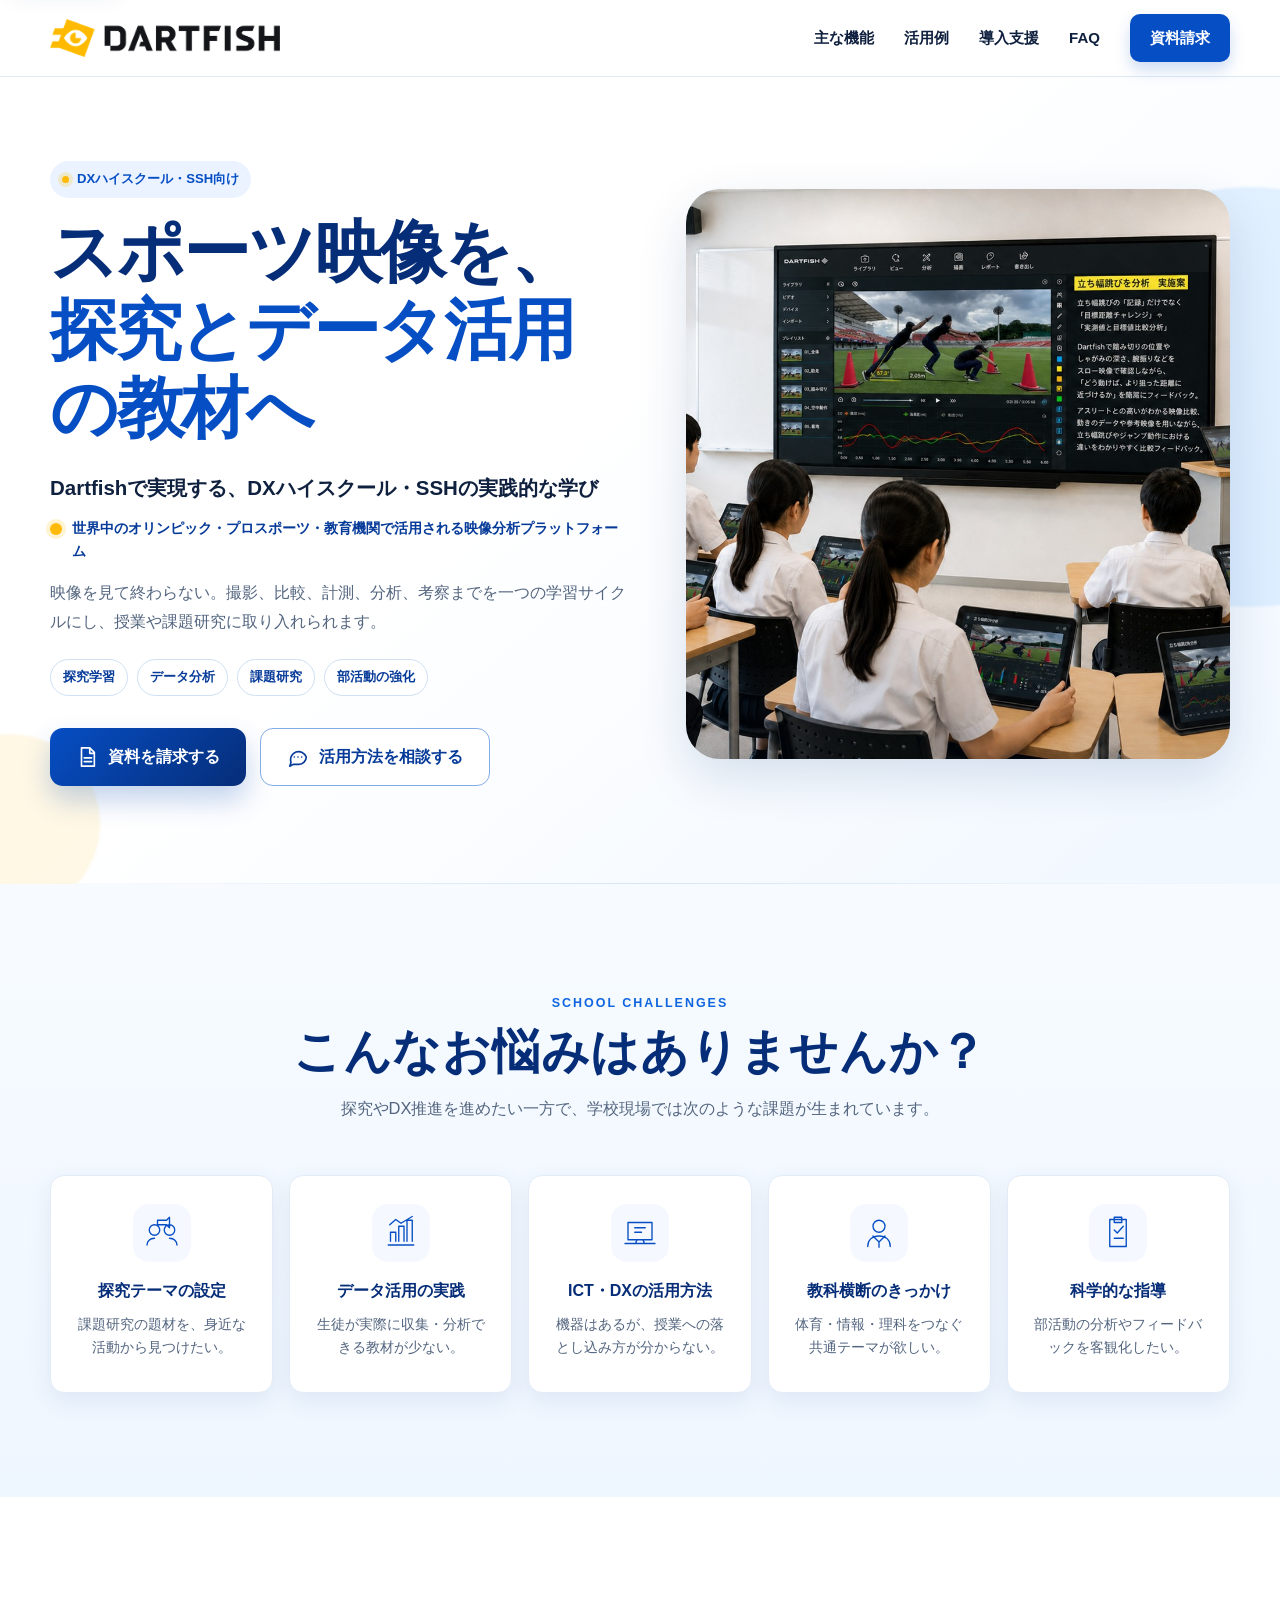
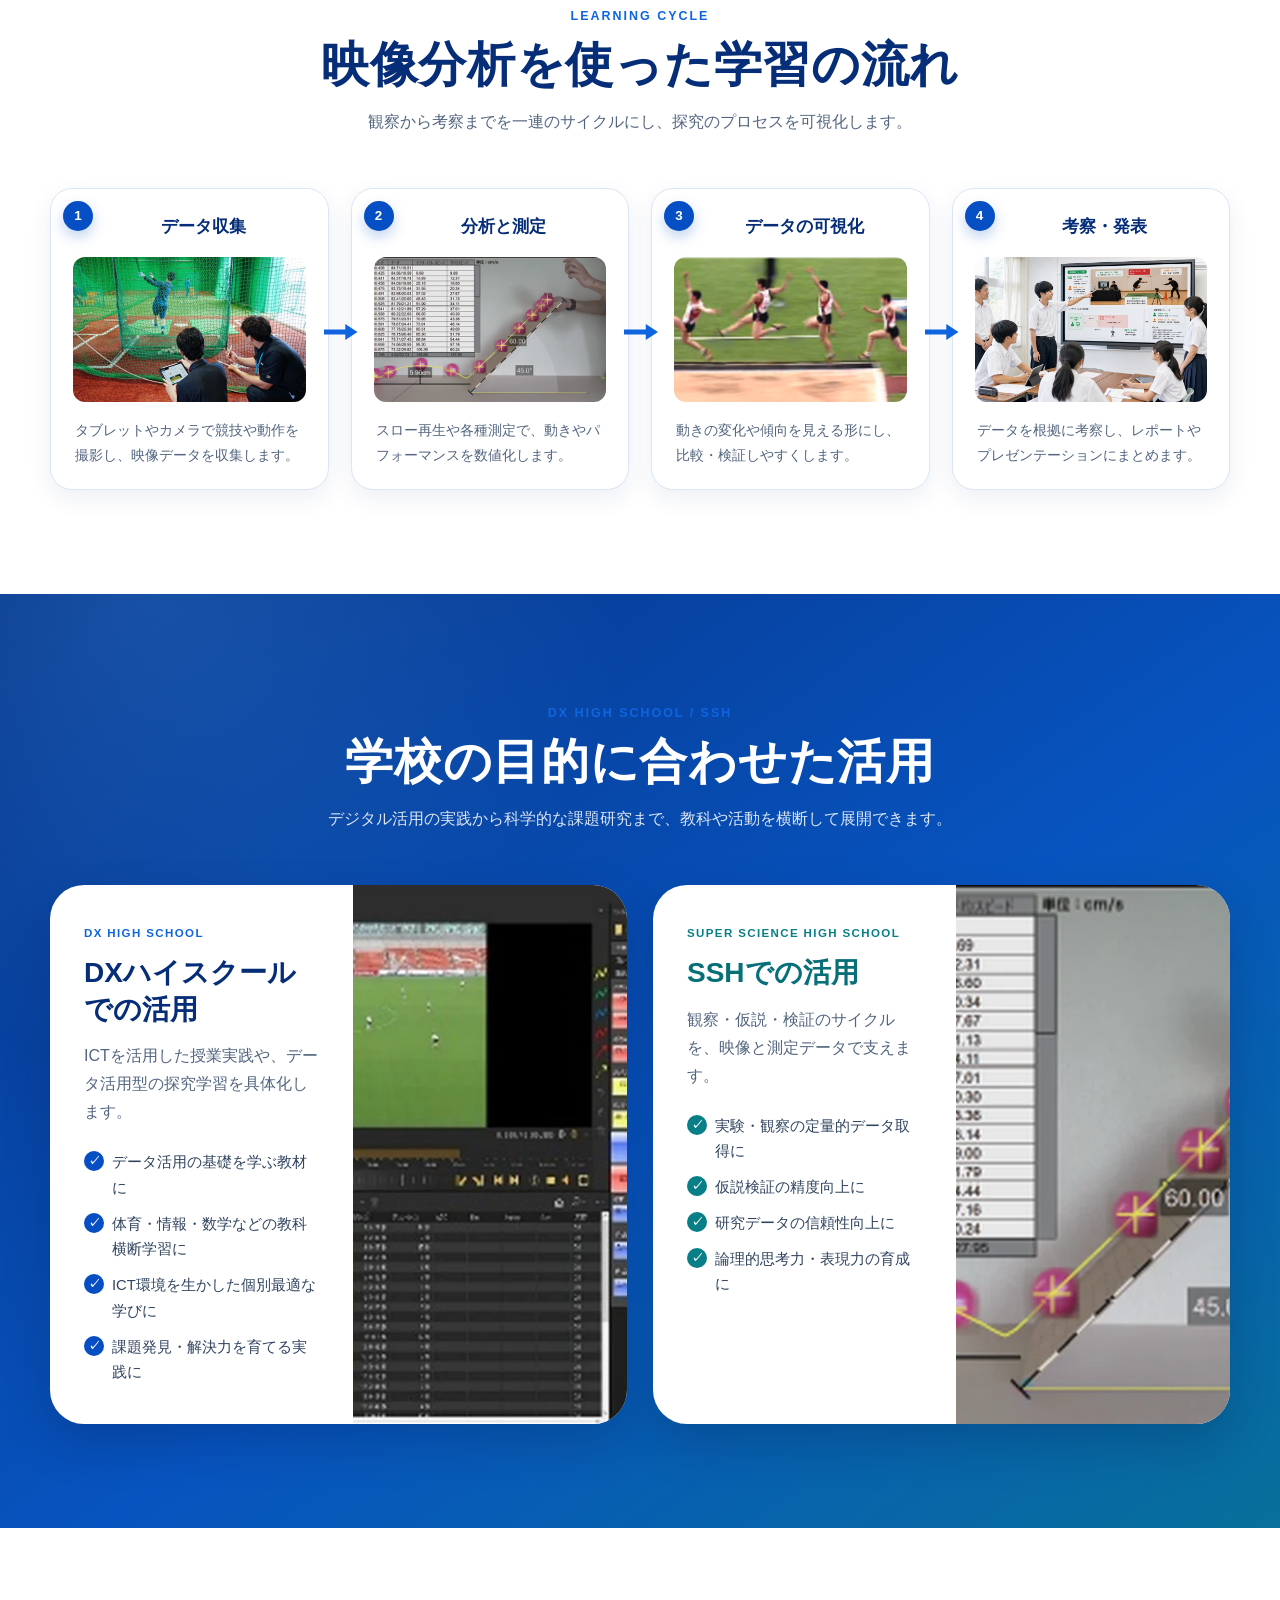
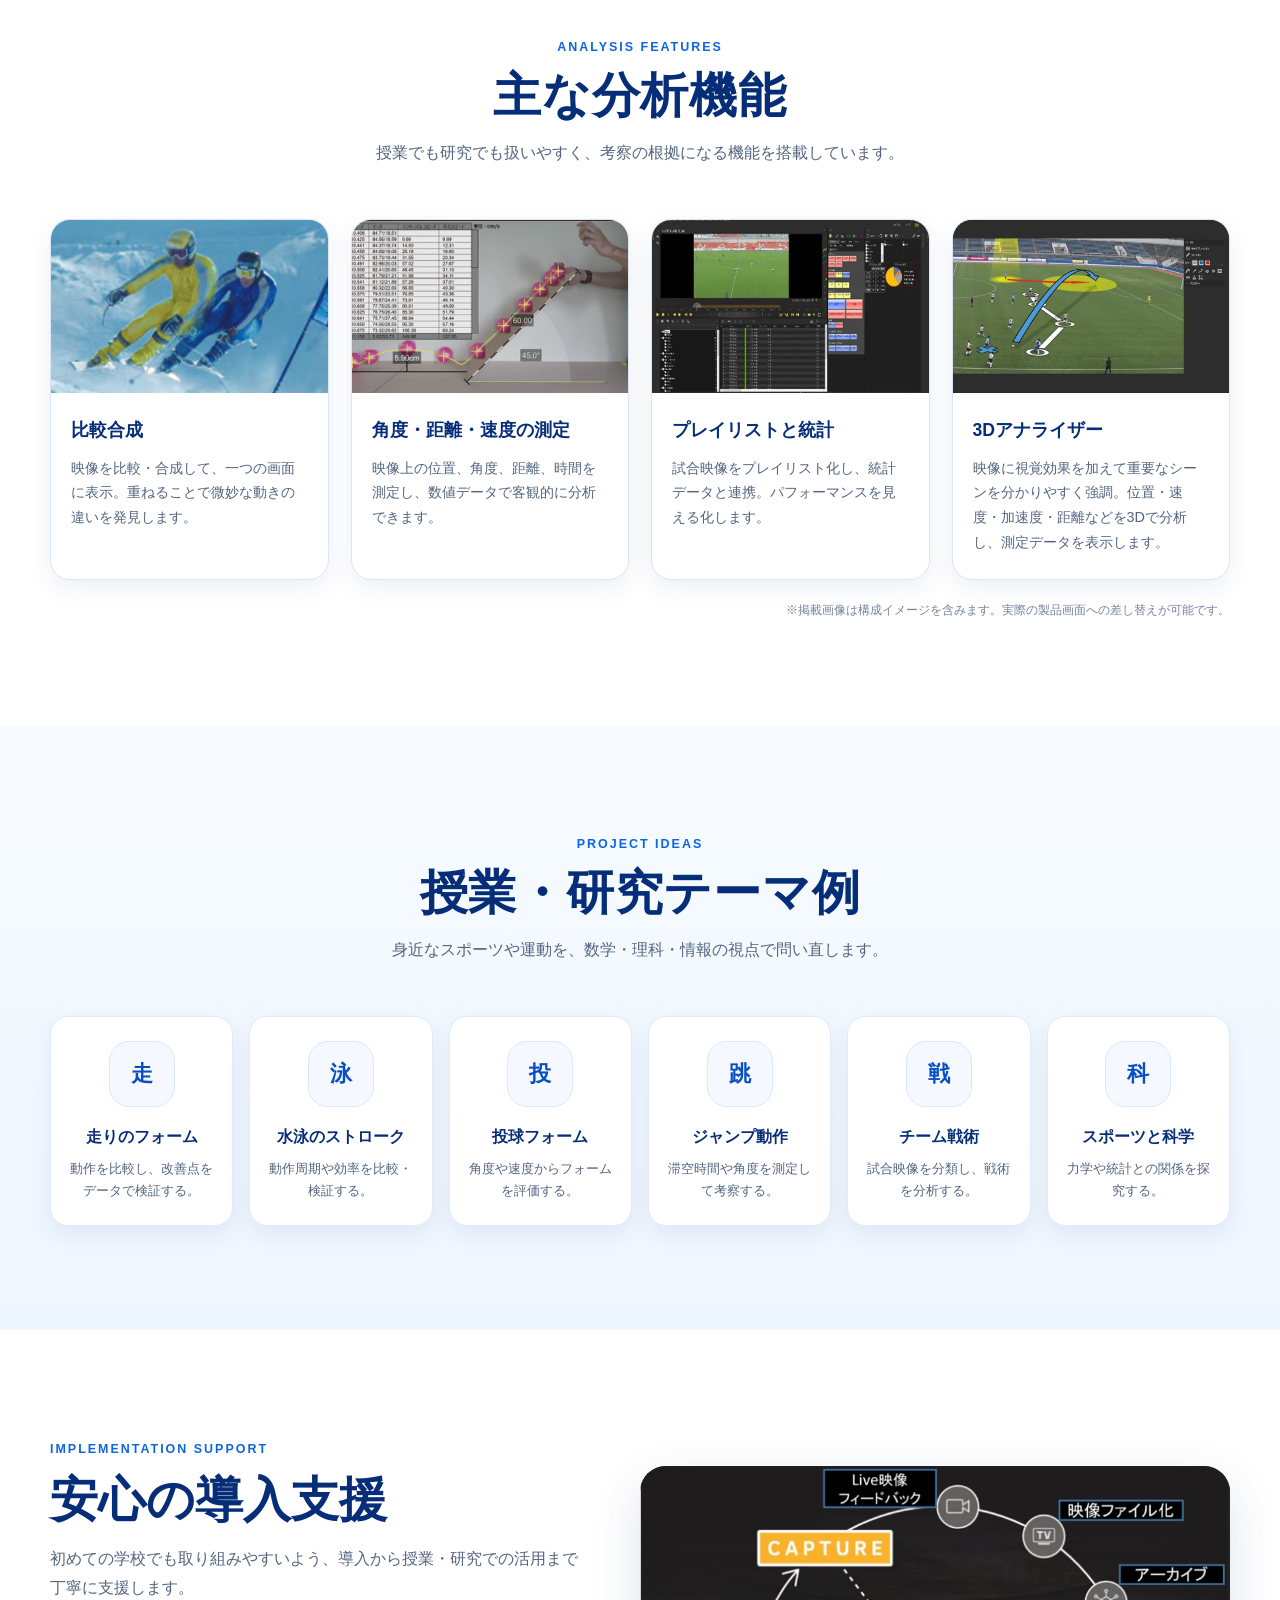
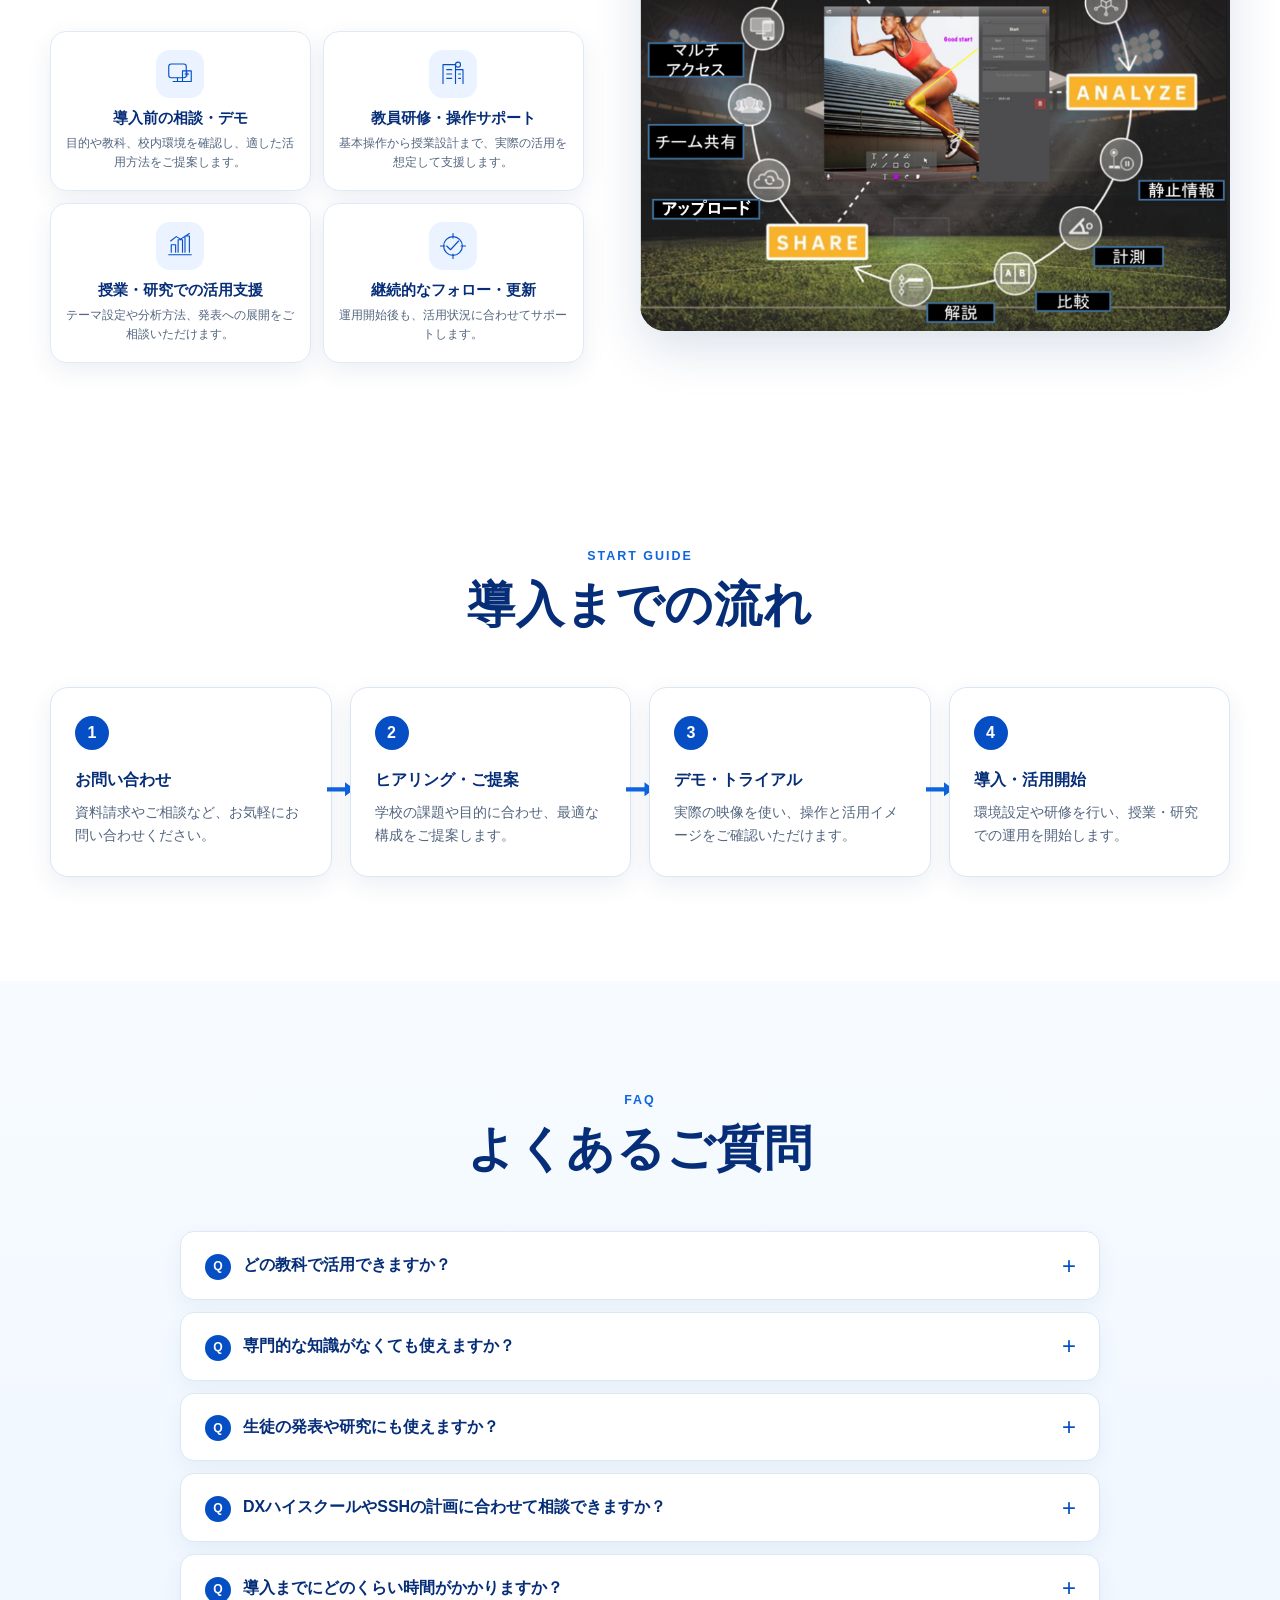
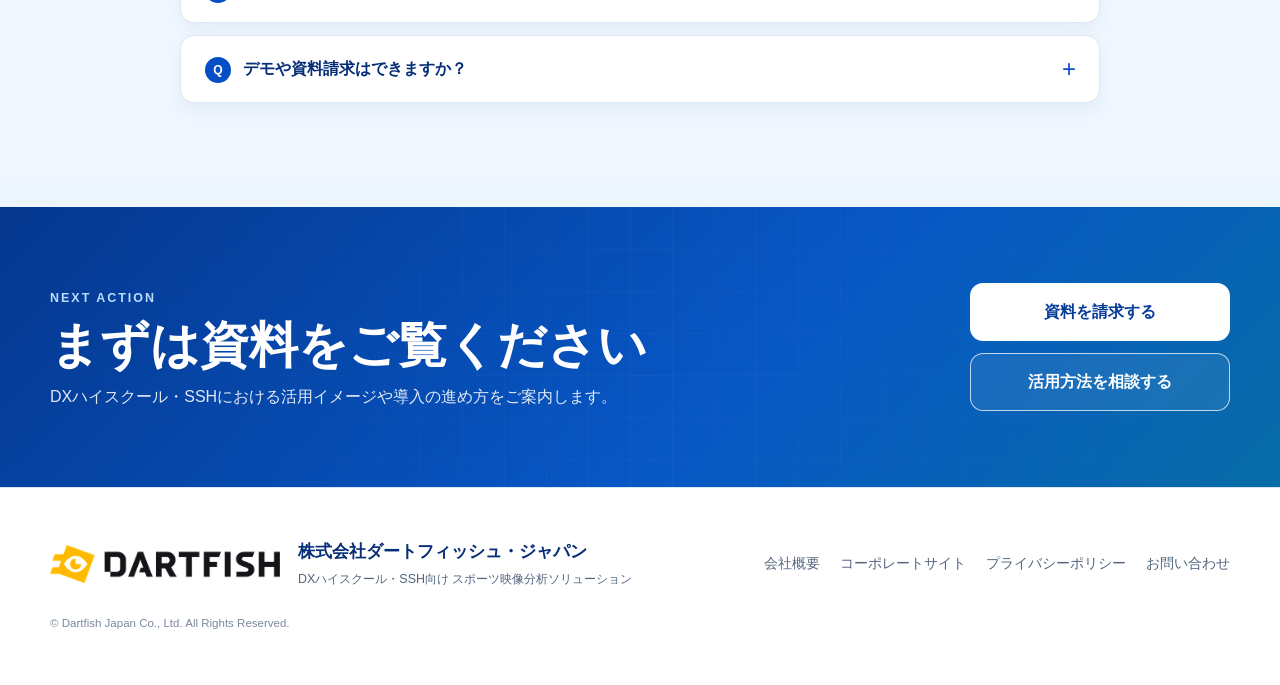
==== commit 0fc2e950: "LP画像・フッター・CTA更新" ====
--- a/index.html
+++ b/index.html
@@ -9,7 +9,7 @@
   <meta property="og:type" content="website">
   <meta property="og:title" content="スポーツ映像を、探究とデータ活用の教材へ｜Dartfish">
   <meta property="og:description" content="Dartfishで実現する、DXハイスクール・SSHの実践的な学び。">
-  <meta property="og:image" content="images/hero-classroom.webp">
+  <meta property="og:image" content="images/hero-classroom.jpg">
   <link rel="icon" href="images/favicon.png" type="image/png">
   <link rel="stylesheet" href="css/style.css">
   <script type="application/ld+json">
@@ -53,6 +53,7 @@
           <p class="eyebrow">DXハイスクール・SSH向け</p>
           <h1>スポーツ映像を、<br><span>探究とデータ活用の教材へ</span></h1>
           <p class="hero-sub">Dartfishで実現する、DXハイスクール・SSHの実践的な学び</p>
+          <p class="hero-proof">世界中のオリンピック・プロスポーツ・教育機関で活用される映像分析プラットフォーム</p>
           <p class="hero-text">映像を見て終わらない。撮影、比較、計測、分析、考察までを一つの学習サイクルにし、授業や課題研究に取り入れられます。</p>
           <div class="tag-list" aria-label="活用キーワード">
             <span>探究学習</span><span>データ分析</span><span>課題研究</span><span>部活動の強化</span>
@@ -71,17 +72,7 @@
 
         <div class="hero-visual reveal">
           <div class="hero-photo-wrap">
-            <img class="hero-photo" src="images/hero-classroom.webp" alt="生徒が映像分析を使ってグループ学習を行うイメージ" width="1500" height="980" fetchpriority="high">
-          </div>
-          <div class="hero-screen-card">
-            <img src="images/product-tagging.webp" alt="Dartfishの映像分析画面" width="1000" height="635">
-          </div>
-          <div class="hero-data-card hero-data-card-a" aria-hidden="true">
-            <svg viewBox="0 0 160 70"><polyline points="4,58 24,45 45,49 66,27 88,34 110,18 135,24 156,8"/></svg>
-            <span>DATA ANALYSIS</span>
-          </div>
-          <div class="hero-data-card hero-data-card-b" aria-hidden="true">
-            <strong>4</strong><span>STEP<br>LEARNING</span>
+            <img class="hero-photo" src="images/hero-classroom.jpg" alt="夏服の高校生がタブレットと大型モニターでスポーツ映像を分析する授業イメージ" width="1500" height="980" fetchpriority="high">
           </div>
         </div>
       </div>
@@ -130,7 +121,7 @@
           <article class="flow-card reveal">
             <span class="step-number">1</span>
             <h3>データ収集</h3>
-            <div class="flow-image"><img src="images/flow-collect.webp" alt="タブレットやカメラで競技を撮影するイメージ" width="900" height="560" loading="lazy"></div>
+            <div class="flow-image"><img src="images/flow-collect.jpg" alt="室内練習場で選手の動作をタブレットとカメラで収集する様子" width="900" height="560" loading="lazy"></div>
             <p>タブレットやカメラで競技や動作を撮影し、映像データを収集します。</p>
           </article>
           <article class="flow-card reveal">
@@ -148,7 +139,7 @@
           <article class="flow-card reveal">
             <span class="step-number">4</span>
             <h3>考察・発表</h3>
-            <div class="flow-image"><img src="images/flow-present.webp" alt="分析結果をもとに考察し発表する授業イメージ" width="900" height="560" loading="lazy"></div>
+            <div class="flow-image"><img src="images/flow-present.jpg" alt="分析計画を大型モニターに映して考察・発表する授業イメージ" width="900" height="560" loading="lazy"></div>
             <p>データを根拠に考察し、レポートやプレゼンテーションにまとめます。</p>
           </article>
         </div>
@@ -225,7 +216,7 @@
             </div>
           </article>
           <article class="feature-card reveal">
-            <div class="feature-image"><img src="images/feature-3d.webp" alt="3Dアナライザーの機能イメージ" width="900" height="560" loading="lazy"></div>
+            <div class="feature-image feature-image-contain"><img src="images/feature-3d.png" alt="試合映像へ立体的な矢印や移動経路を重ねた3Dアナライザー画面" width="900" height="560" loading="lazy"></div>
             <div class="feature-body">
               <h3>3Dアナライザー</h3>
               <p>映像に視覚効果を加えて重要なシーンを分かりやすく強調。位置・速度・加速度・距離などを3Dで分析し、測定データを表示します。</p>
@@ -261,15 +252,26 @@
           <h2 id="support-title">安心の導入支援</h2>
           <p class="support-lead">初めての学校でも取り組みやすいよう、導入から授業・研究での活用まで丁寧に支援します。</p>
           <div class="support-items">
-            <article><span>01</span><div><h3>導入前の相談・デモ</h3><p>目的や教科、校内環境を確認し、適した活用方法をご提案します。</p></div></article>
-            <article><span>02</span><div><h3>教員向け研修</h3><p>基本操作から授業設計まで、実際の活用を想定して支援します。</p></div></article>
-            <article><span>03</span><div><h3>授業・研究の活用支援</h3><p>テーマ設定や分析方法、発表への展開をご相談いただけます。</p></div></article>
-            <article><span>04</span><div><h3>継続的なフォロー</h3><p>運用開始後も、活用状況に合わせてサポートします。</p></div></article>
+            <article>
+              <span class="support-icon" aria-hidden="true"><svg viewBox="0 0 48 48"><rect x="6" y="8" width="28" height="22" rx="4"/><path d="M13 36h14M20 30v6M28 19h14v17H28zM32 24h6M35 21v6"/></svg></span>
+              <div><h3>導入前の相談・デモ</h3><p>目的や教科、校内環境を確認し、適した活用方法をご提案します。</p></div>
+            </article>
+            <article>
+              <span class="support-icon" aria-hidden="true"><svg viewBox="0 0 48 48"><path d="M8 39V9h20v30M28 17h12v22M14 17h8M14 24h8M14 31h8M33 24h3M33 31h3"/><circle cx="32" cy="9" r="4"/></svg></span>
+              <div><h3>教員研修・操作サポート</h3><p>基本操作から授業設計まで、実際の活用を想定して支援します。</p></div>
+            </article>
+            <article>
+              <span class="support-icon" aria-hidden="true"><svg viewBox="0 0 48 48"><path d="M6 38h36M10 34V22h7v12M21 34V14h7v20M32 34V8h7v26M9 16l9-7 7 4 14-9"/></svg></span>
+              <div><h3>授業・研究での活用支援</h3><p>テーマ設定や分析方法、発表への展開をご相談いただけます。</p></div>
+            </article>
+            <article>
+              <span class="support-icon" aria-hidden="true"><svg viewBox="0 0 48 48"><circle cx="24" cy="24" r="15"/><path d="M24 4v7M24 37v7M4 24h7M37 24h7M14 24l6 6 13-14"/></svg></span>
+              <div><h3>継続的なフォロー・更新</h3><p>運用開始後も、活用状況に合わせてサポートします。</p></div>
+            </article>
           </div>
         </div>
-        <div class="support-visual reveal">
-          <img src="images/support-classroom.webp" alt="映像分析を使った授業のイメージ" width="1200" height="760" loading="lazy">
-          <div class="support-badge"><strong>20+</strong><span>YEARS<br>IN JAPAN</span></div>
+        <div class="support-visual support-visual-graphic reveal">
+          <img src="images/support-monitor.png" alt="Dartfishの撮影・分析・共有のワークフロー" width="863" height="680" loading="lazy">
         </div>
       </div>
     </section>
@@ -344,10 +346,15 @@
     <div class="container footer-inner">
       <div class="footer-brand">
         <img src="images/dartfish-logo.png" alt="DARTFISH" width="230" height="48">
-        <p>株式会社ダートフィッシュ・ジャパン</p>
+        <div class="footer-brand-copy">
+          <p class="footer-company">株式会社ダートフィッシュ・ジャパン</p>
+          <p class="footer-tagline">DXハイスクール・SSH向け スポーツ映像分析ソリューション</p>
+        </div>
       </div>
       <div class="footer-links">
-        <a href="https://www.dartfish.co.jp/">会社情報</a>
+        <a href="https://www.dartfish.co.jp/company/">会社概要</a>
+        <a href="https://www.dartfish.co.jp/">コーポレートサイト</a>
+        <a href="https://www.dartfish.co.jp/privacypolicy.html">プライバシーポリシー</a>
         <a href="https://www.dartfish.co.jp/contactus/?dfbpv=1">お問い合わせ</a>
       </div>
       <small>© Dartfish Japan Co., Ltd. All Rights Reserved.</small>
--- a/css/style.css
+++ b/css/style.css
@@ -73,11 +73,13 @@
 .hero h1 { margin: 0; font-size: clamp(2.65rem, 5.2vw, 4.75rem); line-height: 1.17; letter-spacing: -.035em; color: var(--blue-900); }
 .hero h1 span { color: var(--blue-700); }
 .hero-sub { margin: 22px 0 12px; font-size: clamp(1.05rem, 1.8vw, 1.28rem); font-weight: 800; color: var(--ink); }
+.hero-proof { position: relative; margin: 0 0 16px; padding-left: 22px; color: var(--blue-800); font-size: .9rem; font-weight: 800; line-height: 1.55; }
+.hero-proof::before { content: ""; position: absolute; left: 0; top: .42em; width: 12px; height: 12px; border-radius: 50%; background: var(--yellow); box-shadow: 0 0 0 4px rgba(255,186,8,.18); }
 .hero-text { max-width: 650px; margin: 0 0 24px; color: var(--muted); font-size: 1.02rem; }
 .tag-list { display: flex; flex-wrap: wrap; gap: 9px; margin-bottom: 32px; }
 .tag-list span { padding: 6px 12px; border-radius: 999px; background: #fff; border: 1px solid #cfe0f5; color: var(--blue-800); font-size: .82rem; font-weight: 700; }
 .hero-actions { display: flex; flex-wrap: wrap; gap: 14px; }
-.button { min-height: 54px; display: inline-flex; align-items: center; justify-content: center; gap: 10px; padding: 0 24px; border-radius: 13px; text-decoration: none; font-weight: 800; transition: transform .2s ease, box-shadow .2s ease, background .2s ease; }
+.button { min-height: 58px; display: inline-flex; align-items: center; justify-content: center; gap: 10px; padding: 0 26px; border-radius: 13px; text-decoration: none; font-weight: 800; transition: transform .2s ease, box-shadow .2s ease, background .2s ease; }
 .button svg { width: 22px; height: 22px; }
 .button:hover { transform: translateY(-2px); }
 .button-primary { color: #fff; background: linear-gradient(135deg, var(--blue-700), var(--blue-900)); box-shadow: 0 14px 28px rgba(6,71,174,.24); }
@@ -85,9 +87,9 @@
 .button-secondary { color: var(--blue-800); background: #fff; border: 1.5px solid #82ace7; }
 
 .hero-visual { position: relative; min-height: 570px; }
-.hero-photo-wrap { position: absolute; inset: 0 22px 40px 0; border-radius: 34px; overflow: hidden; box-shadow: var(--shadow-md); background: #ddeeff; }
+.hero-photo-wrap { position: absolute; inset: 0; border-radius: 34px; overflow: hidden; box-shadow: var(--shadow-md); background: #ddeeff; }
 .hero-photo { width: 100%; height: 100%; object-fit: cover; }
-.hero-photo-wrap::after { content: ""; position: absolute; inset: 0; background: linear-gradient(180deg, transparent 56%, rgba(3,30,75,.24)); }
+.hero-photo-wrap::after { content: ""; position: absolute; inset: 0; background: linear-gradient(180deg, transparent 72%, rgba(3,30,75,.12)); }
 .hero-screen-card { position: absolute; right: -22px; bottom: 0; width: 58%; padding: 7px; border-radius: 16px; background: rgba(255,255,255,.94); box-shadow: 0 24px 48px rgba(4,40,94,.28); transform: rotate(-1.4deg); }
 .hero-screen-card img { border-radius: 10px; }
 .hero-data-card { position: absolute; border: 1px solid rgba(150,190,230,.7); background: rgba(255,255,255,.92); box-shadow: var(--shadow-sm); backdrop-filter: blur(10px); }
@@ -135,6 +137,8 @@
 .feature-card { overflow: hidden; background: #fff; border: 1px solid var(--line); border-radius: 20px; box-shadow: var(--shadow-sm); }
 .feature-image { aspect-ratio: 16/10; overflow: hidden; background: #eaf2fc; }
 .feature-image img { width: 100%; height: 100%; object-fit: cover; transition: transform .45s ease; }
+.feature-image-contain { background: #2b2b2b; }
+.feature-image-contain img { object-fit: contain; }
 .feature-card:hover .feature-image img { transform: scale(1.035); }
 .feature-body { padding: 22px 20px 24px; }
 .feature-body h3 { margin: 0 0 10px; color: var(--blue-900); font-size: 1.1rem; }
@@ -150,13 +154,16 @@
 .support-grid { display: grid; grid-template-columns: .95fr 1.05fr; gap: 56px; align-items: center; }
 .support-copy h2 { margin: 8px 0 14px; color: var(--blue-900); font-size: clamp(2rem, 4vw, 3rem); line-height: 1.25; }
 .support-lead { margin: 0 0 30px; color: var(--muted); font-size: 1.02rem; }
-.support-items { display: grid; gap: 12px; }
-.support-items article { display: grid; grid-template-columns: 46px 1fr; gap: 15px; padding: 14px 16px; border: 1px solid #e0eaf6; border-radius: 14px; background: #fff; }
-.support-items article > span { width: 42px; height: 42px; display: grid; place-items: center; border-radius: 12px; background: var(--blue-100); color: var(--blue-700); font-size: .78rem; font-weight: 900; }
-.support-items h3 { margin: 0 0 2px; color: var(--blue-900); font-size: .98rem; }
-.support-items p { margin: 0; color: var(--muted); font-size: .85rem; line-height: 1.6; }
+.support-items { display: grid; grid-template-columns: repeat(2, 1fr); gap: 12px; }
+.support-items article { display: grid; grid-template-columns: 1fr; align-content: start; gap: 10px; padding: 18px 14px; text-align: center; border: 1px solid #e0eaf6; border-radius: 16px; background: #fff; box-shadow: var(--shadow-sm); }
+.support-items article > .support-icon { width: 48px; height: 48px; display: grid; place-items: center; margin-inline: auto; border-radius: 14px; background: var(--blue-100); color: var(--blue-700); }
+.support-icon svg { width: 30px; height: 30px; }
+.support-items h3 { margin: 0 0 4px; color: var(--blue-900); font-size: .92rem; line-height: 1.45; }
+.support-items p { margin: 0; color: var(--muted); font-size: .78rem; line-height: 1.55; }
 .support-visual { position: relative; }
 .support-visual img { width: 100%; aspect-ratio: 3/2; object-fit: cover; border-radius: 30px; box-shadow: var(--shadow-md); }
+.support-visual-graphic { overflow: hidden; border-radius: 26px; background: #1f1f1f; box-shadow: var(--shadow-md); }
+.support-visual-graphic img { aspect-ratio: auto; object-fit: contain; border-radius: 0; box-shadow: none; }
 .support-badge { position: absolute; left: -20px; bottom: 24px; display: flex; align-items: center; gap: 10px; padding: 12px 16px; border-radius: 14px; background: #fff; box-shadow: var(--shadow-md); }
 .support-badge strong { color: var(--yellow); font-size: 2rem; line-height: 1; }
 .support-badge span { color: var(--blue-900); font-size: .66rem; font-weight: 900; line-height: 1.2; }
@@ -189,12 +196,14 @@
 .button-outline-white { color: #fff; border: 1.5px solid rgba(255,255,255,.72); background: rgba(255,255,255,.08); }
 .final-cta-pattern { position: absolute; inset: 0; opacity: .16; background-image: linear-gradient(rgba(255,255,255,.18) 1px, transparent 1px), linear-gradient(90deg, rgba(255,255,255,.18) 1px, transparent 1px); background-size: 42px 42px; mask-image: linear-gradient(90deg, transparent, #000, transparent); }
 
-.site-footer { padding: 38px 0 46px; background: #fff; border-top: 1px solid var(--line); }
+.site-footer { padding: 48px 0 52px; background: #fff; border-top: 1px solid var(--line); }
 .footer-inner { display: grid; grid-template-columns: 1fr auto; align-items: center; gap: 22px; }
 .footer-brand { display: flex; align-items: center; gap: 18px; }
-.footer-brand img { width: 190px; }
-.footer-brand p { margin: 0; color: var(--muted); font-size: .86rem; }
-.footer-links { display: flex; gap: 22px; }
+.footer-brand img { width: 230px; }
+.footer-brand-copy p { margin: 0; }
+.footer-company { color: var(--blue-900); font-size: 1.08rem; font-weight: 800; }
+.footer-tagline { margin-top: 3px !important; color: var(--muted); font-size: .78rem; }
+.footer-links { display: flex; justify-content: flex-end; flex-wrap: wrap; gap: 10px 20px; max-width: 480px; }
 .footer-links a { color: var(--muted); text-decoration: none; font-size: .86rem; }
 .footer-links a:hover { color: var(--blue-700); }
 .site-footer small { grid-column: 1 / -1; color: #7b889a; font-size: .72rem; }
@@ -237,7 +246,7 @@
   .flow-card:not(:last-child)::after { display: none; }
   .usecase-grid { grid-template-columns: 1fr; }
   .support-grid { grid-template-columns: 1fr; }
-  .support-visual { order: -1; }
+  .support-visual { order: initial; }
   .process-list { grid-template-columns: repeat(2, 1fr); }
   .process-list li:not(:last-child)::after { display: none; }
   .final-cta-inner { align-items: flex-start; flex-direction: column; }
@@ -245,7 +254,7 @@
 }
 
 @media (max-width: 680px) {
-  body { padding-bottom: 62px; }
+  body { padding-bottom: 72px; }
   .container { width: min(100% - 28px, var(--container)); }
   .section { padding: 68px 0; }
   .section-heading { margin-bottom: 36px; }
@@ -254,11 +263,12 @@
   .hero { padding: 42px 0 60px; }
   .hero h1 { font-size: clamp(2.25rem, 11vw, 3.25rem); }
   .hero-sub { font-size: 1.02rem; }
+  .hero-proof { font-size: .86rem; }
   .hero-text { font-size: .94rem; }
   .hero-actions { display: grid; grid-template-columns: 1fr; }
-  .button { width: 100%; min-height: 56px; }
+  .button { width: 100%; min-height: 60px; }
   .hero-visual { min-height: 450px; }
-  .hero-photo-wrap { inset: 0 0 42px 0; border-radius: 24px; }
+  .hero-photo-wrap { inset: 0; border-radius: 24px; }
   .hero-screen-card { right: 8px; width: 64%; }
   .hero-data-card-a { left: -2px; top: -24px; width: 150px; }
   .hero-data-card-b { right: -3px; top: 68px; }
@@ -272,7 +282,9 @@
   .theme-card { min-height: auto; display: grid; grid-template-columns: 58px 1fr; gap: 4px 14px; text-align: left; align-items: center; padding: 18px; }
   .theme-icon { grid-row: 1 / 3; width: 58px; height: 58px; margin: 0; }
   .theme-card h3, .theme-card p { text-align: left; }
-  .support-badge { left: 12px; }
+  .support-items { grid-template-columns: 1fr; }
+  .support-items article { grid-template-columns: 52px 1fr; gap: 14px; padding: 16px; text-align: left; }
+  .support-items article > .support-icon { margin: 0; }
   .faq-item summary { padding: 17px 50px 17px 16px; font-size: .92rem; }
   .faq-item summary::before { margin-right: 8px; }
   .faq-item div { padding: 0 22px 18px 52px; font-size: .9rem; }
@@ -282,7 +294,7 @@
   .footer-brand { align-items: flex-start; flex-direction: column; gap: 8px; }
   .footer-links { flex-wrap: wrap; }
   .mobile-cta { position: fixed; z-index: 90; left: 0; right: 0; bottom: 0; display: grid; grid-template-columns: 1fr 1fr; padding: 8px 10px calc(8px + env(safe-area-inset-bottom)); background: rgba(255,255,255,.96); border-top: 1px solid var(--line); box-shadow: 0 -8px 26px rgba(8,44,98,.12); backdrop-filter: blur(12px); }
-  .mobile-cta a { min-height: 46px; display: grid; place-items: center; text-decoration: none; font-weight: 800; font-size: .9rem; border-radius: 10px; }
+  .mobile-cta a { min-height: 52px; display: grid; place-items: center; text-decoration: none; font-weight: 800; font-size: .92rem; border-radius: 10px; }
   .mobile-cta a:first-child { background: var(--blue-700); color: #fff; }
   .mobile-cta a:last-child { color: var(--blue-800); border: 1px solid #94b8e9; margin-left: 8px; }
 }
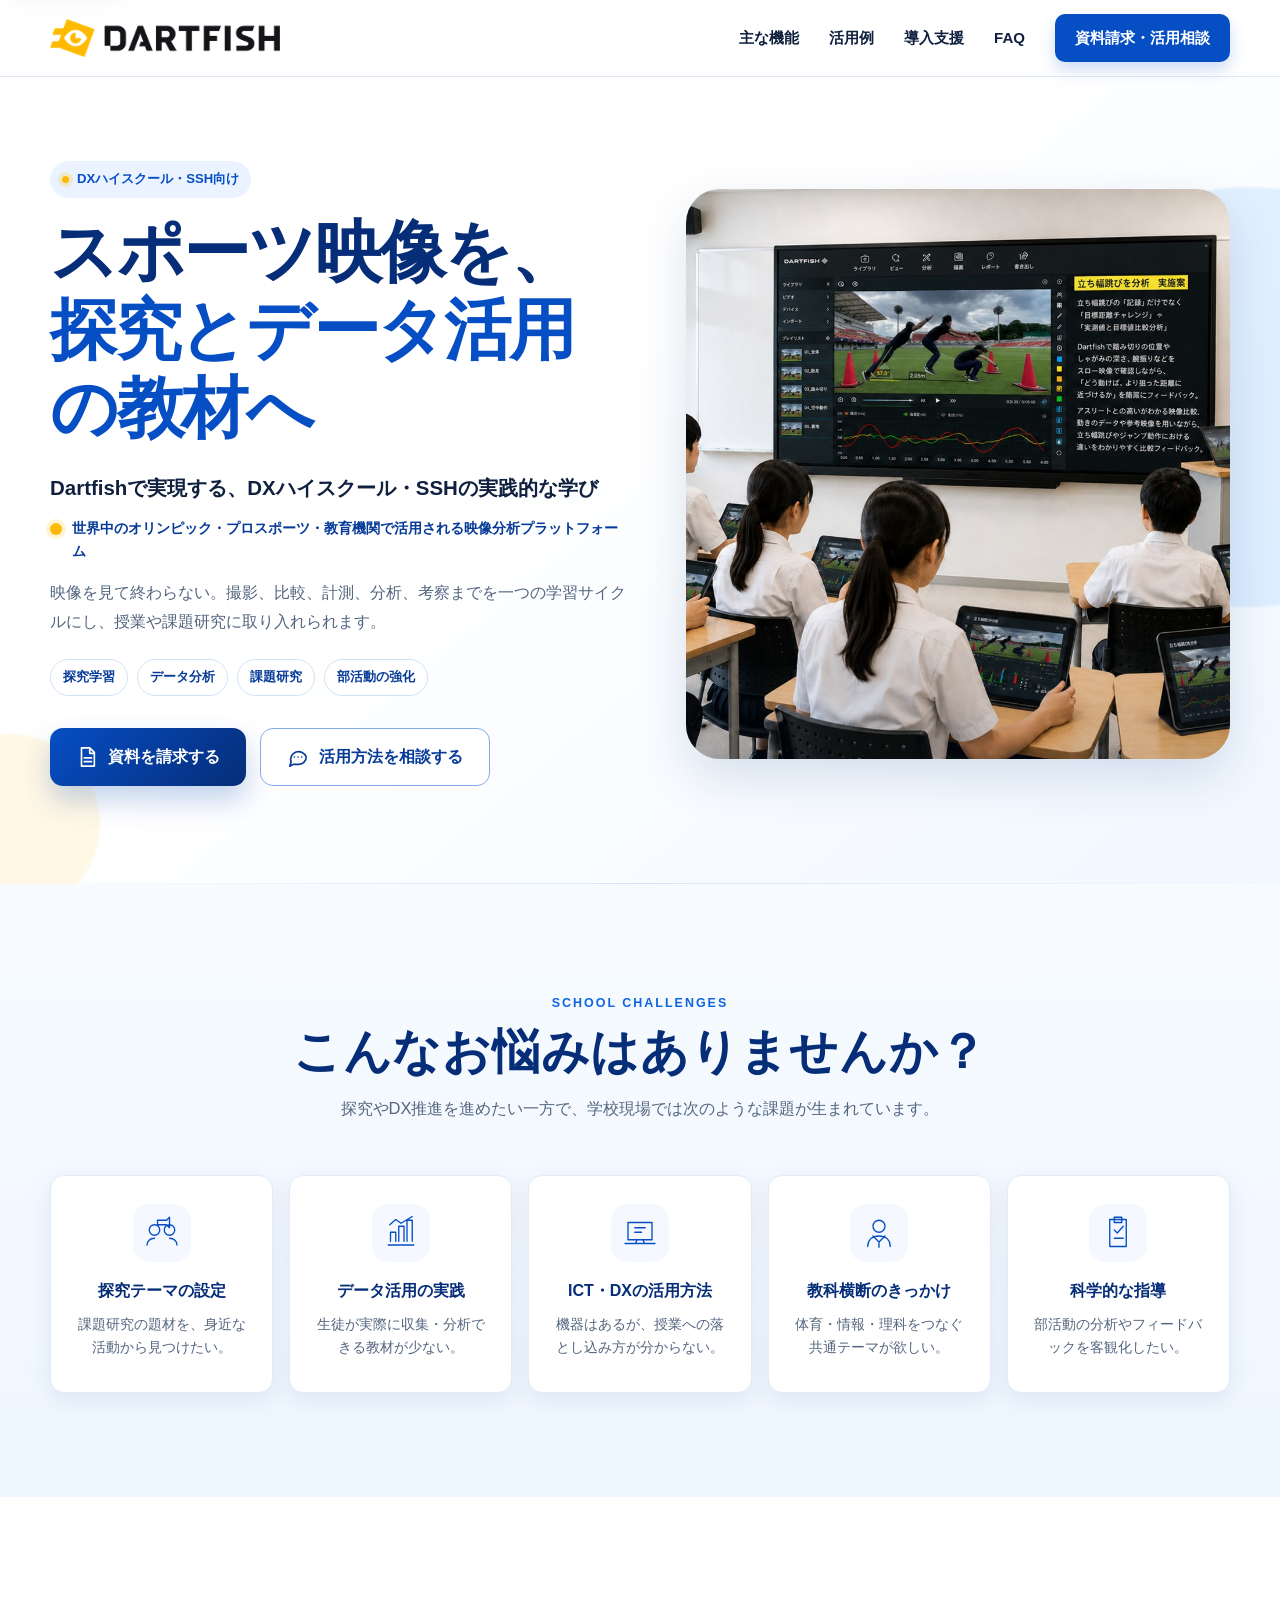
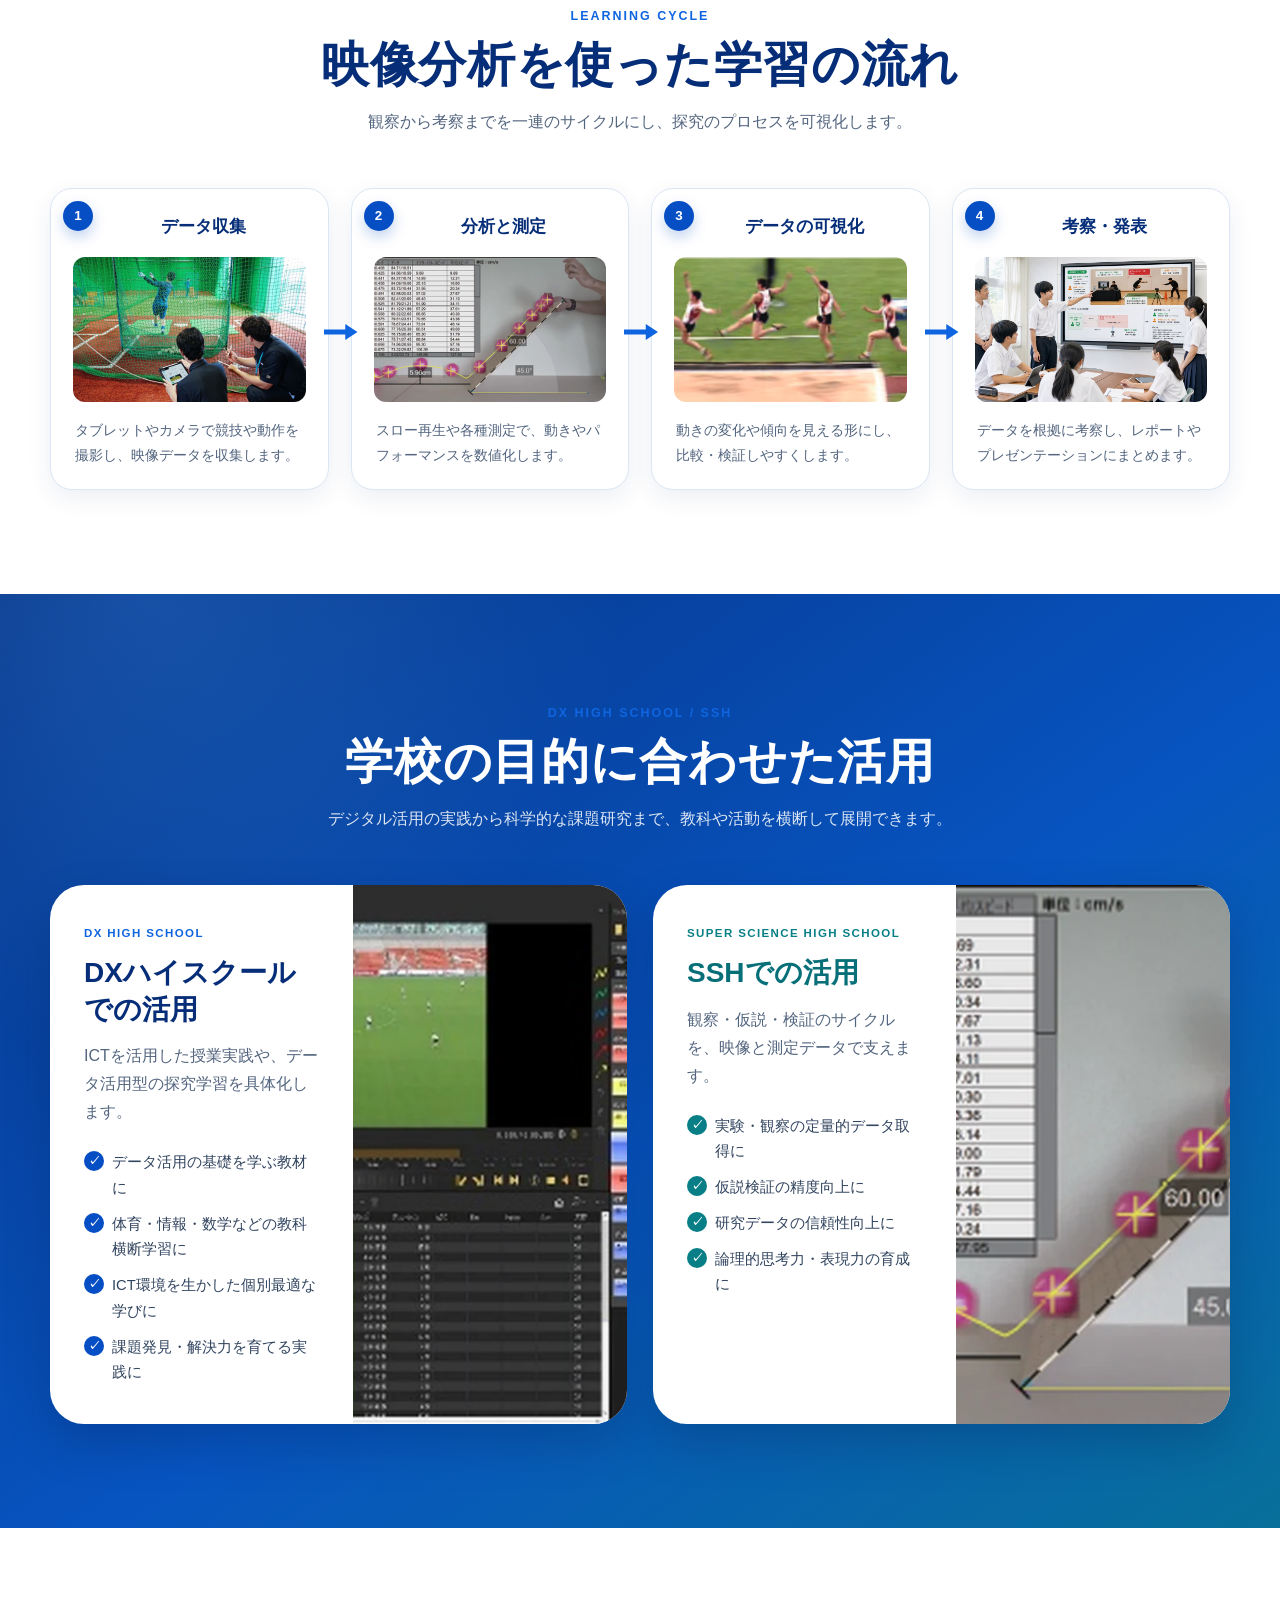
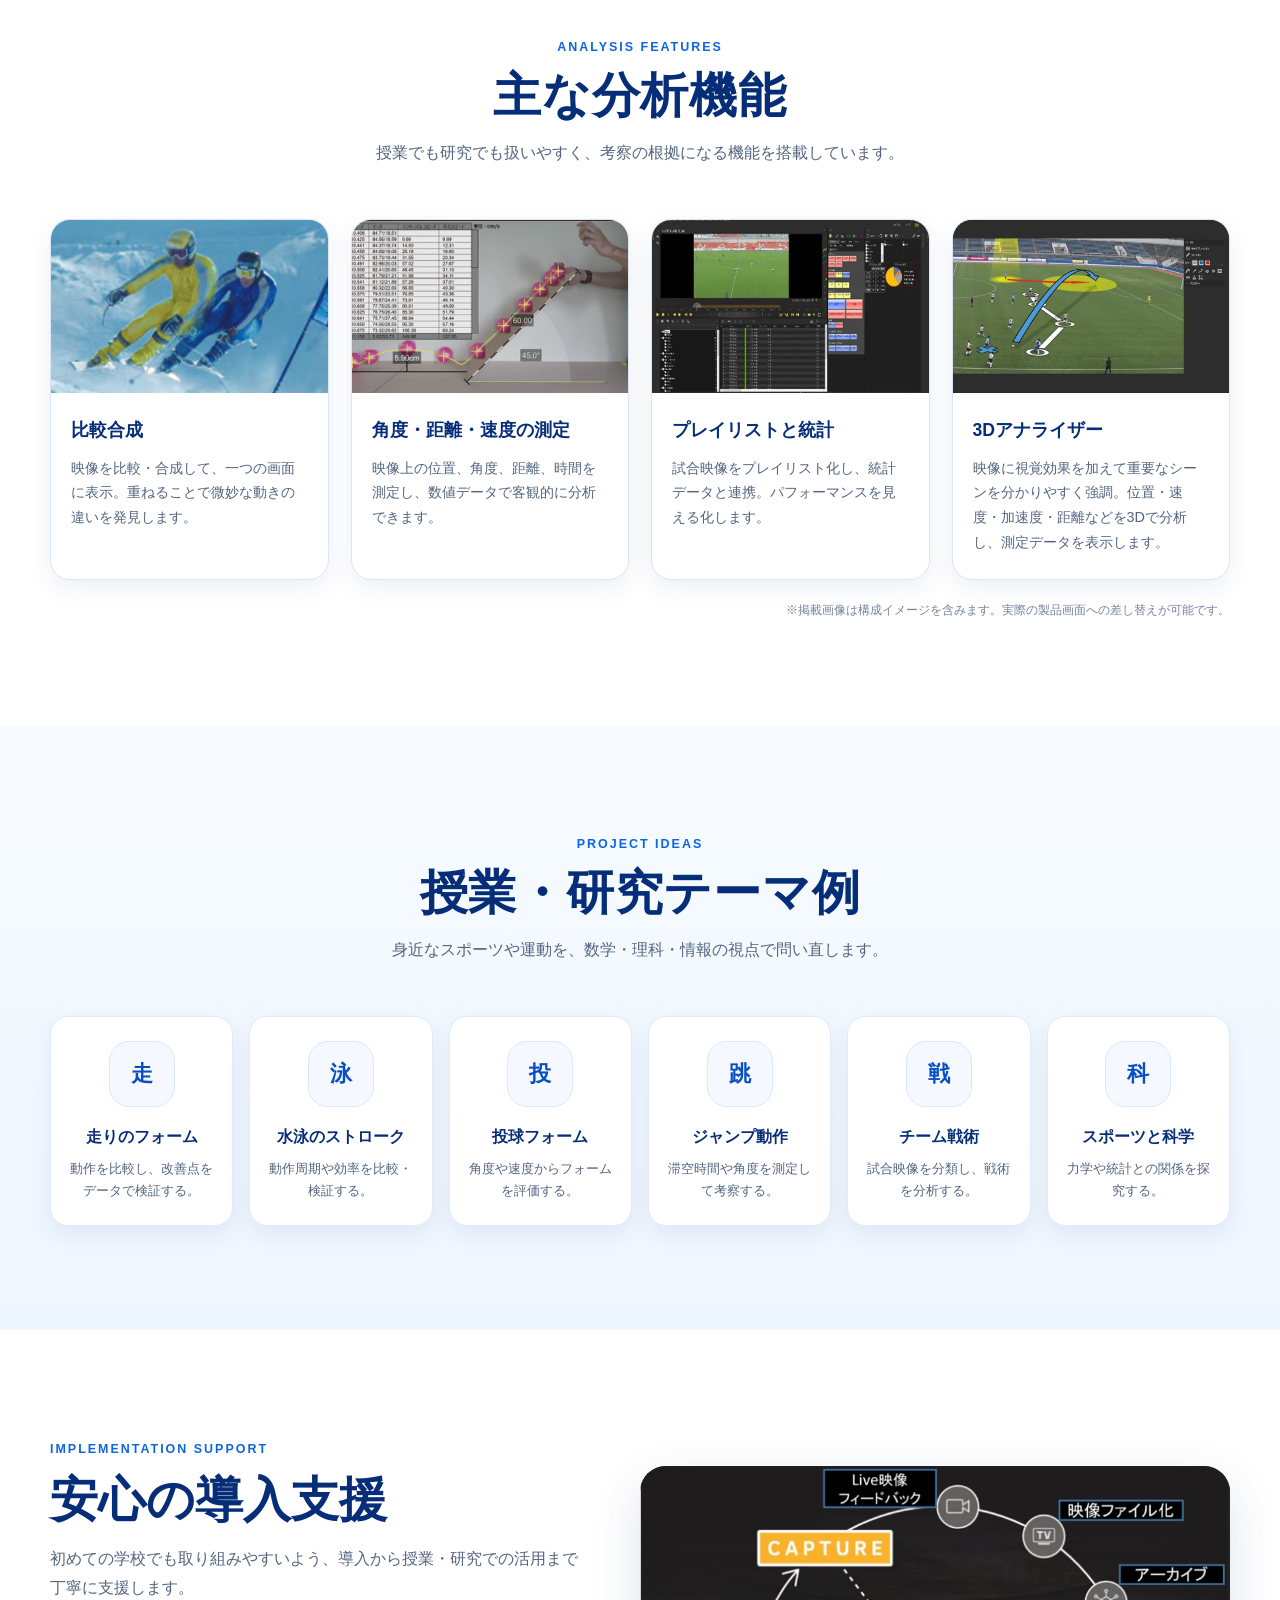
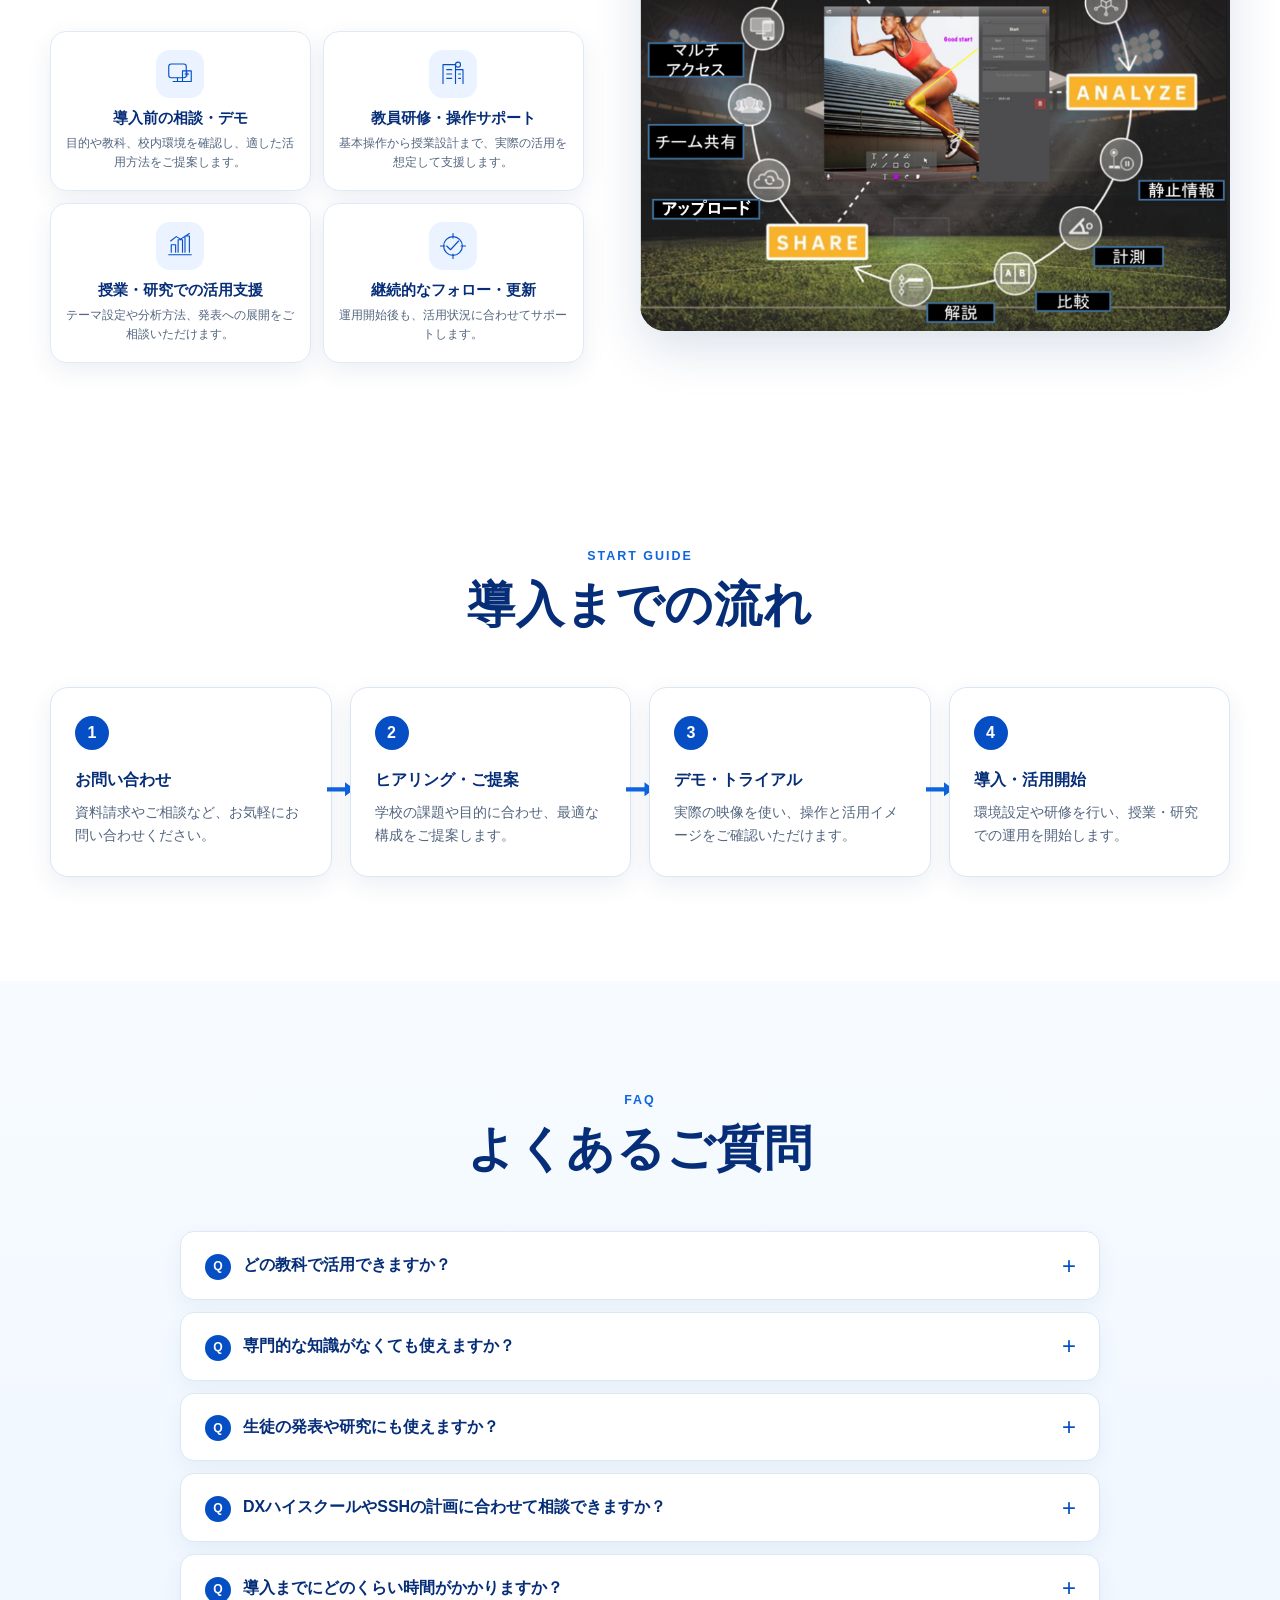
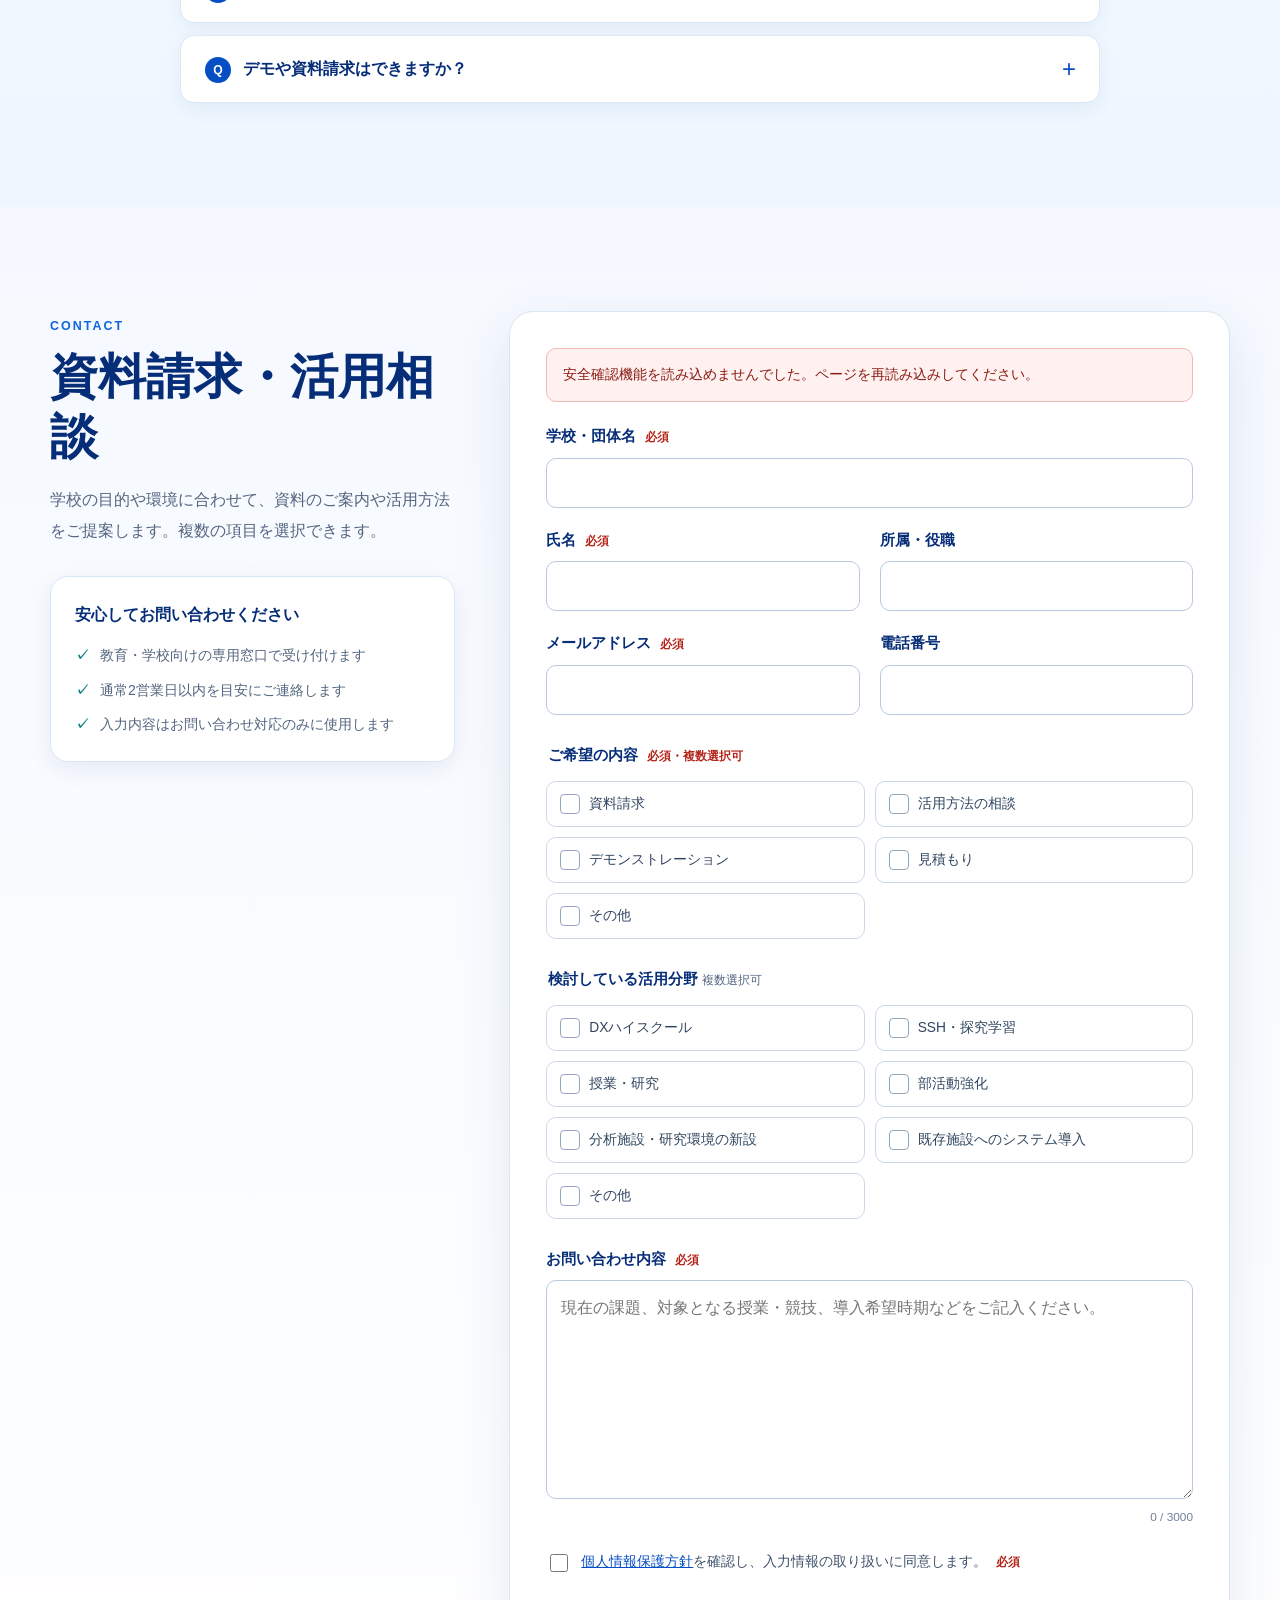
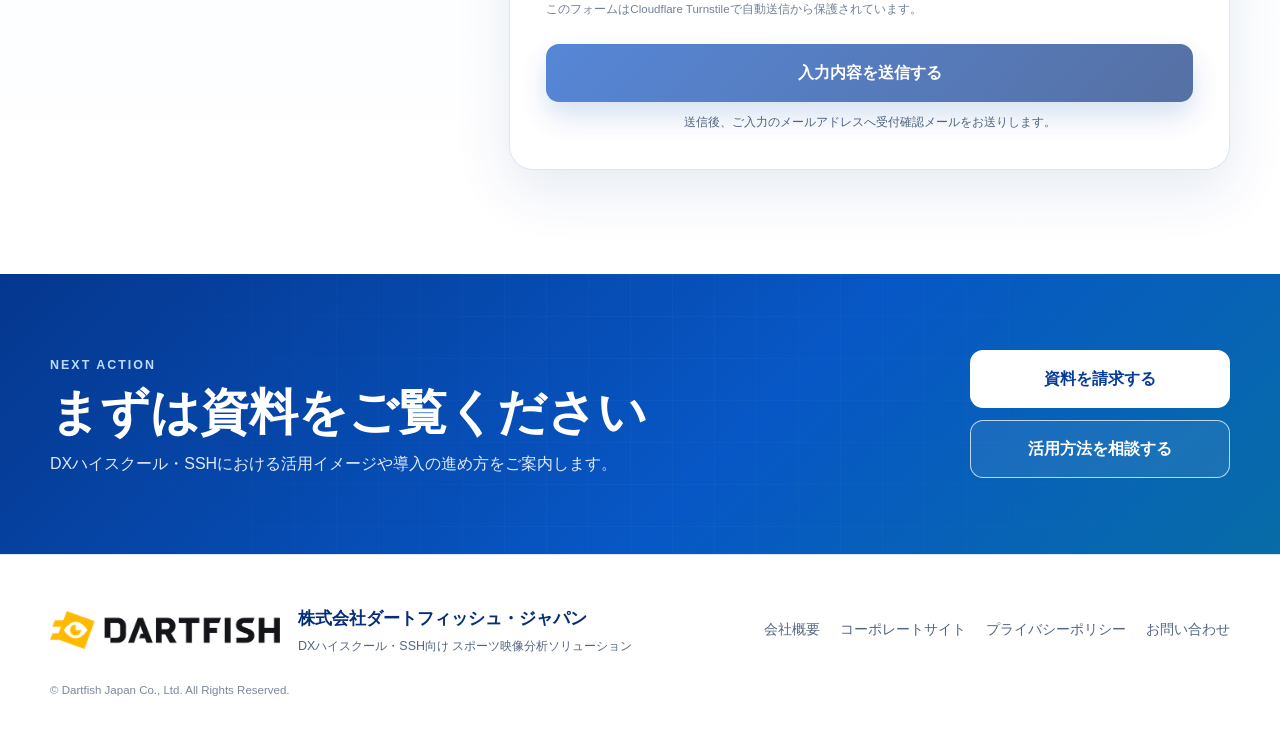
==== commit bed09a38: "教育・学校向け問い合わせフォームを追加" ====
--- a/index.html
+++ b/index.html
@@ -12,6 +12,7 @@
   <meta property="og:image" content="images/hero-classroom.jpg">
   <link rel="icon" href="images/favicon.png" type="image/png">
   <link rel="stylesheet" href="css/style.css">
+  <script src="https://challenges.cloudflare.com/turnstile/v0/api.js?render=explicit" defer></script>
   <script type="application/ld+json">
   {
     "@context": "https://schema.org",
@@ -39,7 +40,7 @@
         <a href="#usecases">活用例</a>
         <a href="#support">導入支援</a>
         <a href="#faq">FAQ</a>
-        <a class="nav-cta" href="https://www.dartfish.co.jp/contactus/?dfbpv=1">資料請求</a>
+        <a class="nav-cta" href="#contact">資料請求・活用相談</a>
       </nav>
     </div>
   </header>
@@ -59,11 +60,11 @@
             <span>探究学習</span><span>データ分析</span><span>課題研究</span><span>部活動の強化</span>
           </div>
           <div class="hero-actions">
-            <a class="button button-primary" href="https://www.dartfish.co.jp/contactus/?dfbpv=1">
+            <a class="button button-primary" href="#contact">
               <svg aria-hidden="true" viewBox="0 0 24 24"><path d="M6 2h9l5 5v15H6zM15 2v6h5M9 13h8M9 17h8"/></svg>
               資料を請求する
             </a>
-            <a class="button button-secondary" href="https://www.dartfish.co.jp/contactus/?dfbpv=1">
+            <a class="button button-secondary" href="#contact">
               <svg aria-hidden="true" viewBox="0 0 24 24"><path d="M21 12a8 8 0 0 1-8 8H7l-4 2 1.4-4.2A8 8 0 1 1 21 12ZM8 12h.01M12 12h.01M16 12h.01"/></svg>
               活用方法を相談する
             </a>
@@ -326,6 +327,102 @@
       </div>
     </section>
 
+    <section class="section contact-section" id="contact" aria-labelledby="contact-title">
+      <div class="container contact-layout">
+        <div class="contact-intro reveal">
+          <span class="section-kicker">CONTACT</span>
+          <h2 id="contact-title">資料請求・活用相談</h2>
+          <p>学校の目的や環境に合わせて、資料のご案内や活用方法をご提案します。複数の項目を選択できます。</p>
+          <div class="contact-assurance">
+            <strong>安心してお問い合わせください</strong>
+            <ul>
+              <li>教育・学校向けの専用窓口で受け付けます</li>
+              <li>通常2営業日以内を目安にご連絡します</li>
+              <li>入力内容はお問い合わせ対応のみに使用します</li>
+            </ul>
+          </div>
+        </div>
+
+        <form class="contact-form reveal" id="contact-form" action="/api/contact" method="post" novalidate>
+          <div class="form-status" id="form-status" role="status" aria-live="polite" hidden></div>
+          <input type="hidden" name="form_started_at" id="form-started-at" value="">
+          <div class="hp-field" aria-hidden="true">
+            <label for="company-website">Webサイト</label>
+            <input id="company-website" name="company_website" type="text" tabindex="-1" autocomplete="off">
+          </div>
+
+          <div class="form-grid">
+            <label class="form-field form-field-wide">
+              <span>学校・団体名 <em>必須</em></span>
+              <input name="organization" type="text" maxlength="120" autocomplete="organization" required>
+            </label>
+            <label class="form-field">
+              <span>氏名 <em>必須</em></span>
+              <input name="name" type="text" maxlength="80" autocomplete="name" required>
+            </label>
+            <label class="form-field">
+              <span>所属・役職</span>
+              <input name="role" type="text" maxlength="100" autocomplete="organization-title">
+            </label>
+            <label class="form-field">
+              <span>メールアドレス <em>必須</em></span>
+              <input name="email" type="email" maxlength="254" autocomplete="email" inputmode="email" required>
+            </label>
+            <label class="form-field">
+              <span>電話番号</span>
+              <input name="phone" type="tel" maxlength="30" autocomplete="tel" inputmode="tel">
+            </label>
+          </div>
+
+          <fieldset class="form-choice-group" data-required-group="request_types">
+            <legend>ご希望の内容 <em>必須・複数選択可</em></legend>
+            <div class="checkbox-grid">
+              <label><input type="checkbox" name="request_types" value="資料請求"><span>資料請求</span></label>
+              <label><input type="checkbox" name="request_types" value="活用方法の相談"><span>活用方法の相談</span></label>
+              <label><input type="checkbox" name="request_types" value="デモンストレーション"><span>デモンストレーション</span></label>
+              <label><input type="checkbox" name="request_types" value="見積もり"><span>見積もり</span></label>
+              <label><input type="checkbox" name="request_types" value="その他"><span>その他</span></label>
+            </div>
+          </fieldset>
+
+          <fieldset class="form-choice-group">
+            <legend>検討している活用分野 <small>複数選択可</small></legend>
+            <div class="checkbox-grid">
+              <label><input type="checkbox" name="use_cases" value="DXハイスクール"><span>DXハイスクール</span></label>
+              <label><input type="checkbox" name="use_cases" value="SSH・探究学習"><span>SSH・探究学習</span></label>
+              <label><input type="checkbox" name="use_cases" value="授業・研究"><span>授業・研究</span></label>
+              <label><input type="checkbox" name="use_cases" value="部活動強化"><span>部活動強化</span></label>
+              <label><input type="checkbox" name="use_cases" value="スポーツ分析施設・研究環境の新設"><span>分析施設・研究環境の新設</span></label>
+              <label><input type="checkbox" name="use_cases" value="既存施設へのシステム導入"><span>既存施設へのシステム導入</span></label>
+              <label><input type="checkbox" name="use_cases" value="その他"><span>その他</span></label>
+            </div>
+          </fieldset>
+
+          <label class="form-field form-field-wide">
+            <span>お問い合わせ内容 <em>必須</em></span>
+            <textarea name="message" rows="7" maxlength="3000" required placeholder="現在の課題、対象となる授業・競技、導入希望時期などをご記入ください。"></textarea>
+            <small class="char-count" data-count-for="message">0 / 3000</small>
+          </label>
+
+          <label class="privacy-check">
+            <input type="checkbox" name="privacy_consent" value="同意する" required>
+            <span><a href="https://www.dartfish.co.jp/privacypolicy.html" target="_blank" rel="noopener">個人情報保護方針</a>を確認し、入力情報の取り扱いに同意します。 <em>必須</em></span>
+          </label>
+
+          <div class="turnstile-wrap">
+            <div id="turnstile-widget"></div>
+            <p class="turnstile-note">このフォームはCloudflare Turnstileで自動送信から保護されています。</p>
+          </div>
+
+          <button class="button button-primary form-submit" type="submit">
+            <span class="submit-label">入力内容を送信する</span>
+            <span class="submit-progress" hidden>送信しています…</span>
+          </button>
+          <p class="form-footnote">送信後、ご入力のメールアドレスへ受付確認メールをお送りします。</p>
+        </form>
+      </div>
+    </section>
+
     <section class="final-cta" aria-labelledby="cta-title">
       <div class="final-cta-pattern" aria-hidden="true"></div>
       <div class="container final-cta-inner reveal">
@@ -335,8 +432,8 @@
           <p>DXハイスクール・SSHにおける活用イメージや導入の進め方をご案内します。</p>
         </div>
         <div class="final-cta-actions">
-          <a class="button button-white" href="https://www.dartfish.co.jp/contactus/?dfbpv=1">資料を請求する</a>
-          <a class="button button-outline-white" href="https://www.dartfish.co.jp/contactus/?dfbpv=1">活用方法を相談する</a>
+          <a class="button button-white" href="#contact">資料を請求する</a>
+          <a class="button button-outline-white" href="#contact">活用方法を相談する</a>
         </div>
       </div>
     </section>
@@ -355,15 +452,15 @@
         <a href="https://www.dartfish.co.jp/company/">会社概要</a>
         <a href="https://www.dartfish.co.jp/">コーポレートサイト</a>
         <a href="https://www.dartfish.co.jp/privacypolicy.html">プライバシーポリシー</a>
-        <a href="https://www.dartfish.co.jp/contactus/?dfbpv=1">お問い合わせ</a>
+        <a href="#contact">お問い合わせ</a>
       </div>
       <small>© Dartfish Japan Co., Ltd. All Rights Reserved.</small>
     </div>
   </footer>
 
   <div class="mobile-cta" aria-label="お問い合わせ">
-    <a href="https://www.dartfish.co.jp/contactus/?dfbpv=1">資料請求</a>
-    <a href="https://www.dartfish.co.jp/contactus/?dfbpv=1">活用相談</a>
+    <a href="#contact">資料請求</a>
+    <a href="#contact">活用相談</a>
   </div>
 
   <script src="js/script.js" defer></script>
--- a/css/style.css
+++ b/css/style.css
@@ -187,6 +187,53 @@
 .faq-item div { padding: 0 66px 20px; }
 .faq-item p { margin: 0; color: var(--muted); }
 
+.contact-section { background: linear-gradient(180deg, #f5f9ff 0%, #fff 100%); }
+.contact-layout { display: grid; grid-template-columns: .72fr 1.28fr; gap: 54px; align-items: start; }
+.contact-intro { position: sticky; top: 110px; }
+.contact-intro h2 { margin: 8px 0 18px; color: var(--blue-900); font-size: clamp(2rem, 4vw, 3rem); line-height: 1.25; }
+.contact-intro > p { color: var(--muted); font-size: 1rem; line-height: 1.9; }
+.contact-assurance { margin-top: 30px; padding: 24px; border: 1px solid #d7e7f8; border-radius: 18px; background: #fff; box-shadow: var(--shadow-sm); }
+.contact-assurance strong { color: var(--blue-900); }
+.contact-assurance ul { margin: 14px 0 0; padding: 0; list-style: none; display: grid; gap: 10px; }
+.contact-assurance li { position: relative; padding-left: 25px; color: var(--muted); font-size: .88rem; }
+.contact-assurance li::before { content: "✓"; position: absolute; left: 0; color: var(--teal-700); font-weight: 900; }
+.contact-form { padding: 36px; border: 1px solid #d9e6f4; border-radius: 24px; background: #fff; box-shadow: 0 20px 55px rgba(10, 54, 117, .1); }
+.form-grid { display: grid; grid-template-columns: 1fr 1fr; gap: 20px; }
+.form-field { display: grid; gap: 8px; min-width: 0; }
+.form-field-wide { grid-column: 1 / -1; }
+.form-field > span, .form-choice-group legend { color: var(--blue-900); font-size: .92rem; font-weight: 800; }
+.form-field em, .form-choice-group em, .privacy-check em { margin-left: 5px; color: #b42318; font-size: .72rem; font-style: normal; font-weight: 800; }
+.form-choice-group small { color: var(--muted); font-size: .78rem; font-weight: 500; }
+.form-field input, .form-field textarea { width: 100%; border: 1px solid #b9cadf; border-radius: 10px; background: #fff; color: #152944; font: inherit; transition: border-color .2s, box-shadow .2s; }
+.form-field input { height: 50px; padding: 0 14px; }
+.form-field textarea { min-height: 150px; padding: 13px 14px; resize: vertical; line-height: 1.7; }
+.form-field input:focus, .form-field textarea:focus { outline: 0; border-color: var(--blue-600); box-shadow: 0 0 0 3px rgba(20, 105, 220, .14); }
+.form-field input[aria-invalid="true"], .form-field textarea[aria-invalid="true"], .form-choice-group.is-invalid { border-color: #d92d20; }
+.form-choice-group { min-width: 0; margin: 28px 0 0; padding: 0; border: 0; }
+.form-choice-group legend { margin-bottom: 12px; }
+.checkbox-grid { display: grid; grid-template-columns: 1fr 1fr; gap: 10px; }
+.checkbox-grid label { position: relative; cursor: pointer; }
+.checkbox-grid input { position: absolute; opacity: 0; pointer-events: none; }
+.checkbox-grid span { min-height: 46px; display: flex; align-items: center; padding: 10px 12px 10px 42px; border: 1px solid #c9d7e8; border-radius: 10px; color: #30465f; font-size: .86rem; line-height: 1.4; transition: .2s; }
+.checkbox-grid span::before { content: ""; position: absolute; left: 14px; width: 18px; height: 18px; border: 1.5px solid #91a7c1; border-radius: 4px; background: #fff; }
+.checkbox-grid input:checked + span { border-color: var(--blue-600); background: var(--blue-050); color: var(--blue-900); font-weight: 700; }
+.checkbox-grid input:checked + span::before { content: "✓"; display: grid; place-items: center; border-color: var(--blue-700); background: var(--blue-700); color: #fff; font-size: .75rem; font-weight: 900; }
+.checkbox-grid input:focus-visible + span { outline: 3px solid rgba(20, 105, 220, .2); outline-offset: 2px; }
+.contact-form > .form-field-wide { margin-top: 28px; }
+.char-count { justify-self: end; color: #718096; font-size: .74rem; }
+.privacy-check { display: flex; gap: 10px; align-items: flex-start; margin-top: 24px; color: #40536c; font-size: .86rem; line-height: 1.65; }
+.privacy-check input { width: 18px; height: 18px; flex: 0 0 auto; margin-top: 3px; accent-color: var(--blue-700); }
+.privacy-check a { color: var(--blue-700); }
+.turnstile-wrap { margin-top: 24px; }
+.turnstile-note { margin: 8px 0 0; color: #718096; font-size: .72rem; }
+.form-submit { width: 100%; margin-top: 24px; border: 0; cursor: pointer; }
+.form-submit:disabled { cursor: wait; opacity: .68; }
+.form-footnote { margin: 10px 0 0; text-align: center; color: var(--muted); font-size: .76rem; }
+.form-status { margin-bottom: 22px; padding: 14px 16px; border-radius: 10px; font-size: .9rem; line-height: 1.65; }
+.form-status.is-error { color: #8a1c13; border: 1px solid #f2b8b5; background: #fff1f0; }
+.form-status.is-success { color: #085d3a; border: 1px solid #a9dfc6; background: #edfff6; }
+.hp-field { position: absolute !important; left: -10000px !important; width: 1px !important; height: 1px !important; overflow: hidden !important; }
+
 .final-cta { position: relative; overflow: hidden; padding: 76px 0; color: #fff; background: linear-gradient(135deg, #05378e 0%, #0757c6 58%, #077e8d 135%); }
 .final-cta-inner { position: relative; z-index: 2; display: flex; align-items: center; justify-content: space-between; gap: 42px; }
 .final-cta h2 { margin: 5px 0 8px; font-size: clamp(2rem, 4vw, 3.05rem); line-height: 1.2; }
@@ -208,6 +255,14 @@
 .footer-links a:hover { color: var(--blue-700); }
 .site-footer small { grid-column: 1 / -1; color: #7b889a; font-size: .72rem; }
 .mobile-cta { display: none; }
+.thanks-page { min-height: 100vh; background: linear-gradient(145deg, #eef6ff, #fff 55%, #edfafa); }
+.thanks-main { min-height: 100vh; display: grid; place-items: center; padding: 30px 16px; }
+.thanks-card { width: min(100%, 680px); padding: 48px; text-align: center; border: 1px solid #dce8f6; border-radius: 26px; background: #fff; box-shadow: var(--shadow-md); }
+.thanks-card > img { width: 220px; height: auto; margin: 0 auto 26px; }
+.thanks-check { width: 64px; height: 64px; display: grid; place-items: center; margin: 0 auto 20px; border-radius: 50%; background: #e8fbf2; color: #07834f; font-size: 2rem; font-weight: 900; }
+.thanks-card h1 { margin: 0 0 18px; color: var(--blue-900); font-size: clamp(1.8rem, 5vw, 2.6rem); }
+.thanks-card p { color: var(--muted); line-height: 1.8; }
+.thanks-card .button { margin-top: 16px; }
 
 .reveal { opacity: 0; transform: translateY(18px); transition: opacity .55s ease, transform .55s ease; }
 .reveal.is-visible { opacity: 1; transform: none; }
@@ -250,6 +305,8 @@
   .process-list { grid-template-columns: repeat(2, 1fr); }
   .process-list li:not(:last-child)::after { display: none; }
   .final-cta-inner { align-items: flex-start; flex-direction: column; }
+  .contact-layout { grid-template-columns: 1fr; }
+  .contact-intro { position: static; }
   .final-cta-actions { width: 100%; grid-template-columns: 1fr 1fr; }
 }
 
@@ -288,6 +345,8 @@
   .faq-item summary { padding: 17px 50px 17px 16px; font-size: .92rem; }
   .faq-item summary::before { margin-right: 8px; }
   .faq-item div { padding: 0 22px 18px 52px; font-size: .9rem; }
+  .contact-form { padding: 24px 18px; border-radius: 18px; }
+  .form-grid, .checkbox-grid { grid-template-columns: 1fr; }
   .final-cta { padding: 62px 0; }
   .final-cta-actions { grid-template-columns: 1fr; }
   .footer-inner { grid-template-columns: 1fr; }
@@ -297,4 +356,5 @@
   .mobile-cta a { min-height: 52px; display: grid; place-items: center; text-decoration: none; font-weight: 800; font-size: .92rem; border-radius: 10px; }
   .mobile-cta a:first-child { background: var(--blue-700); color: #fff; }
   .mobile-cta a:last-child { color: var(--blue-800); border: 1px solid #94b8e9; margin-left: 8px; }
-}
+  .thanks-card { padding: 36px 20px; }
+}
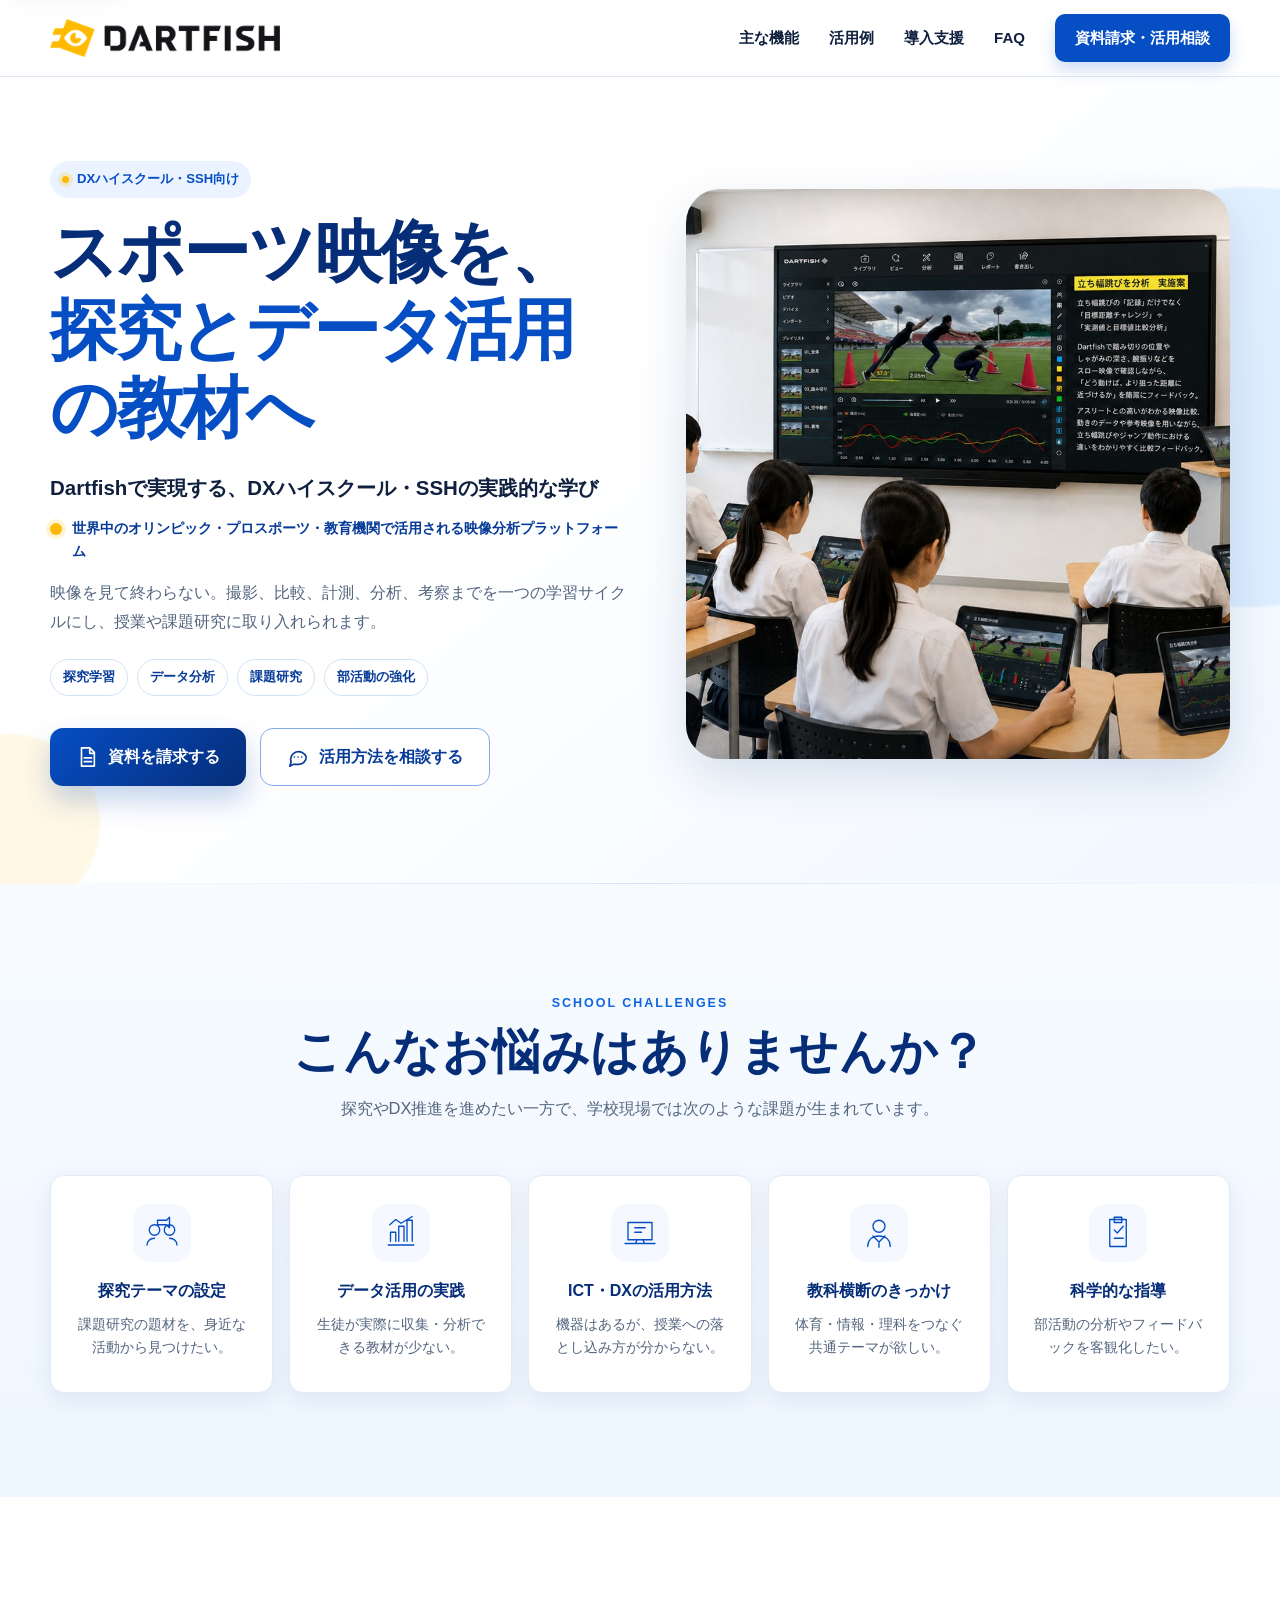
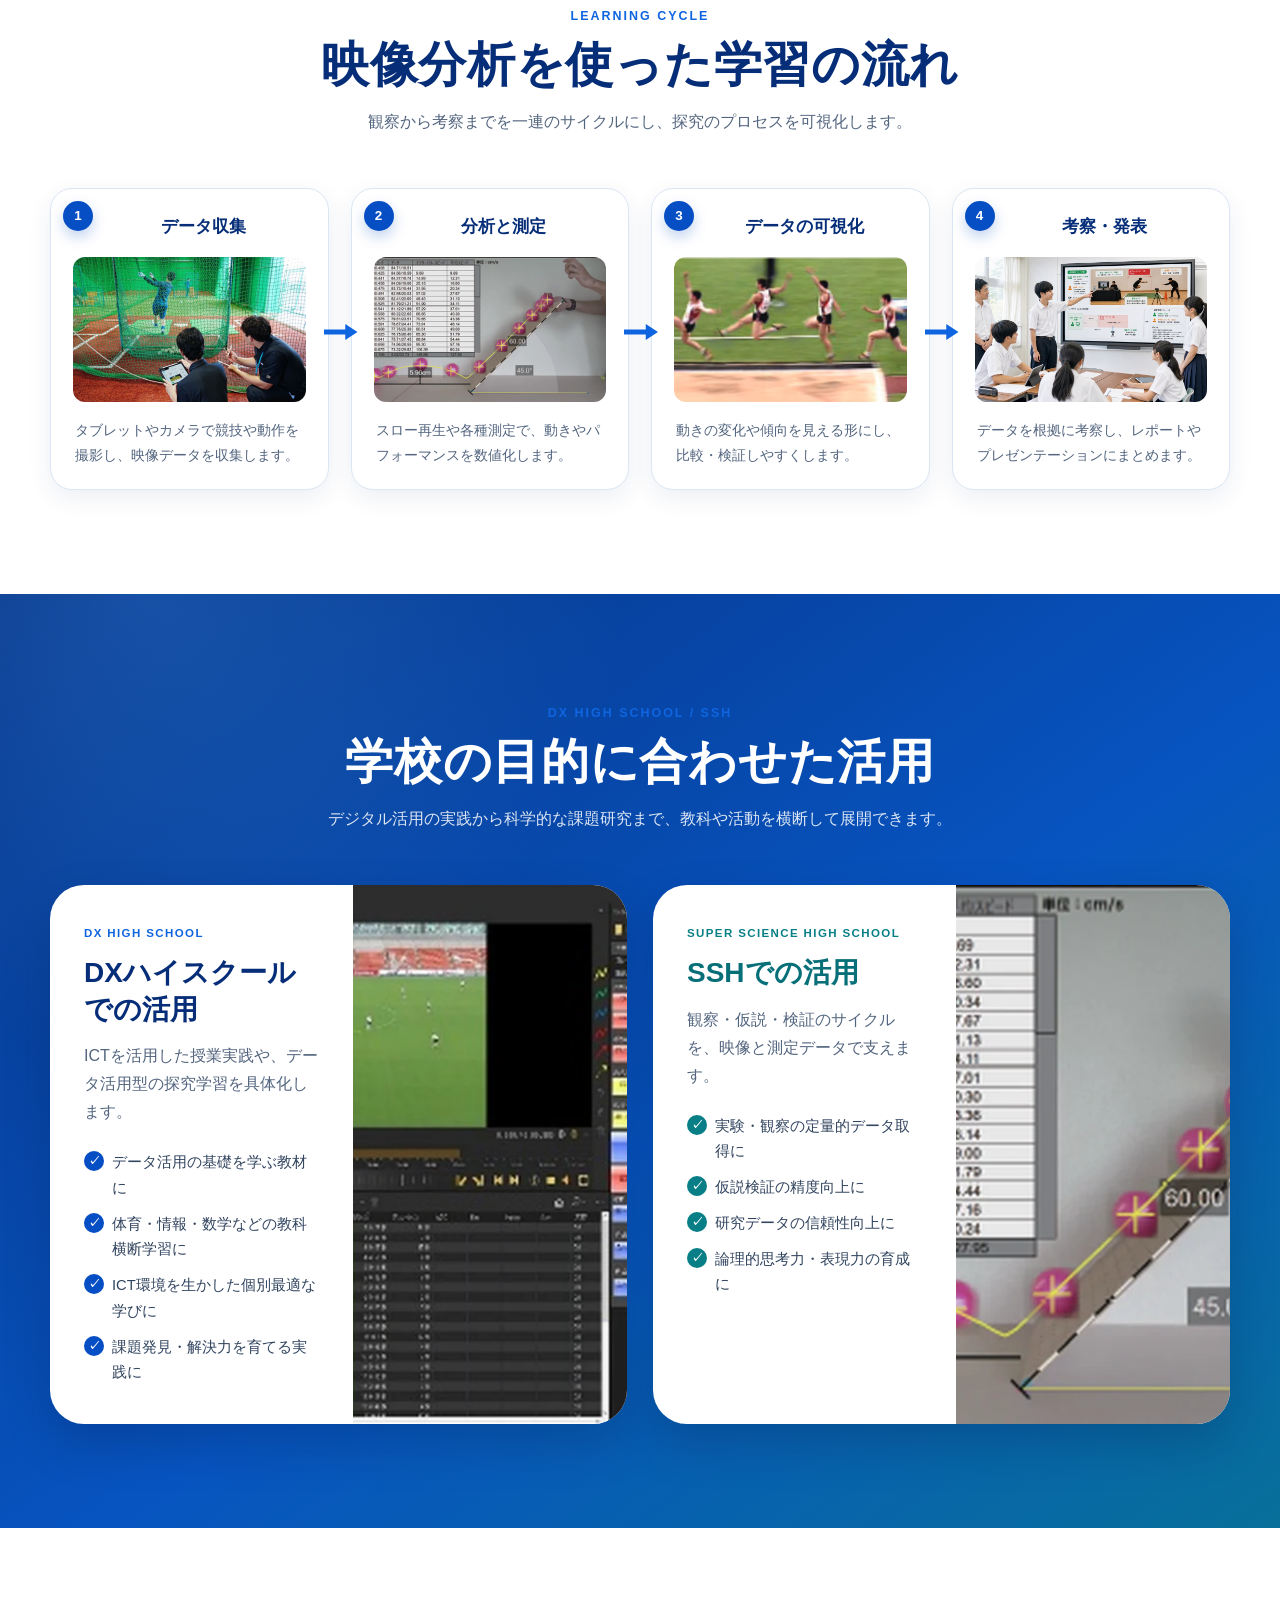
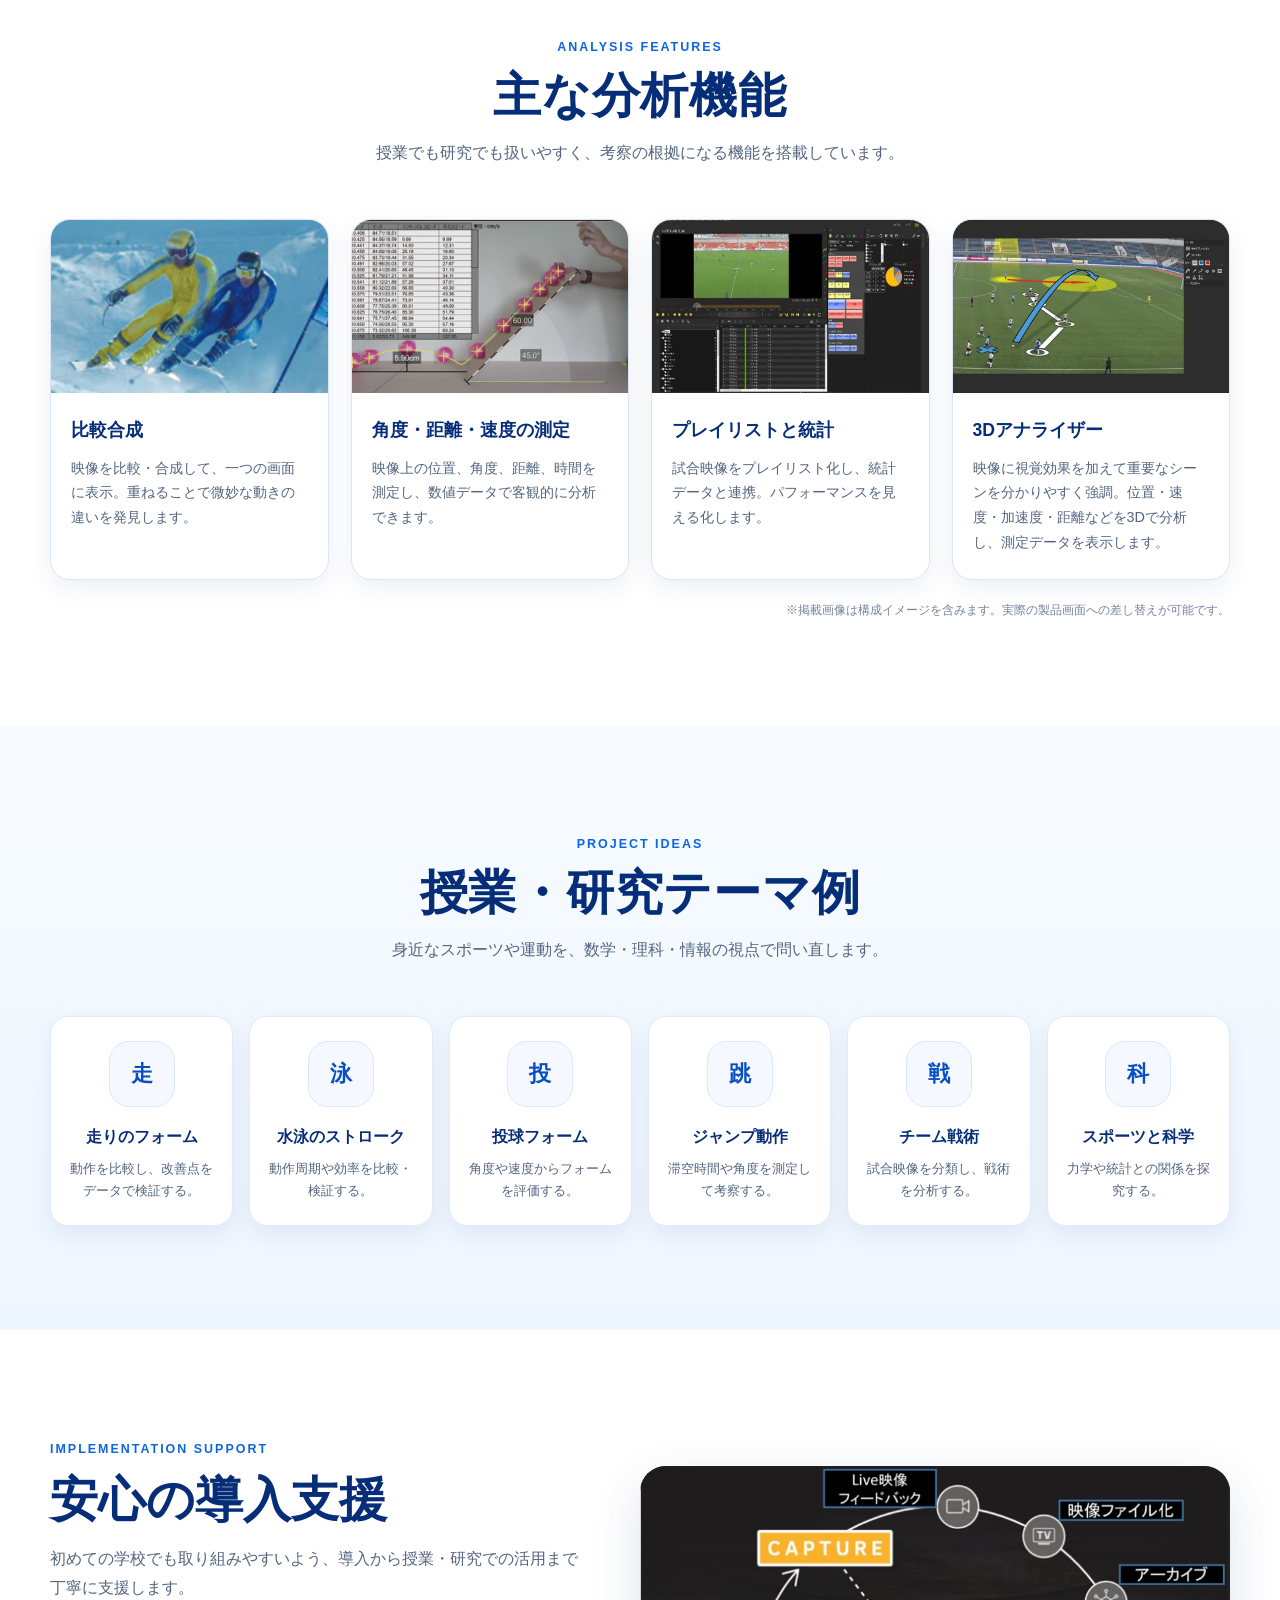
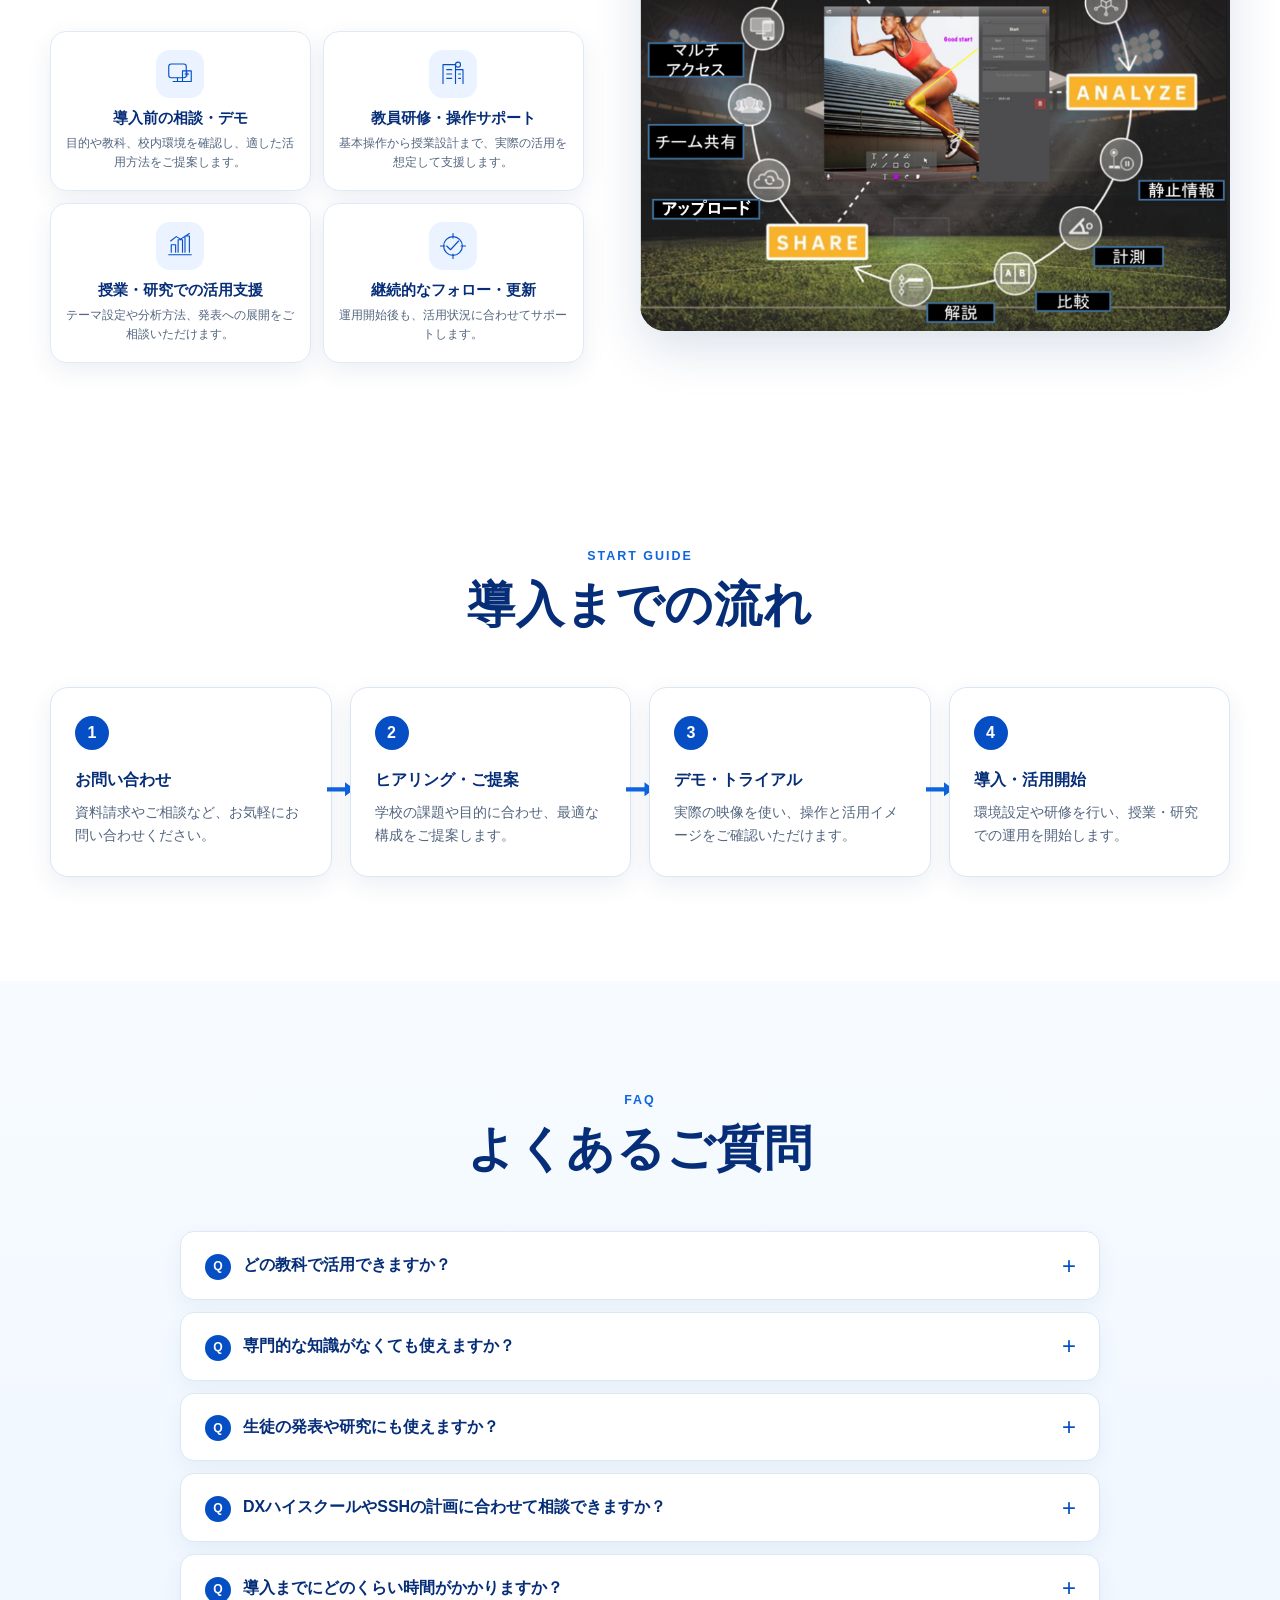
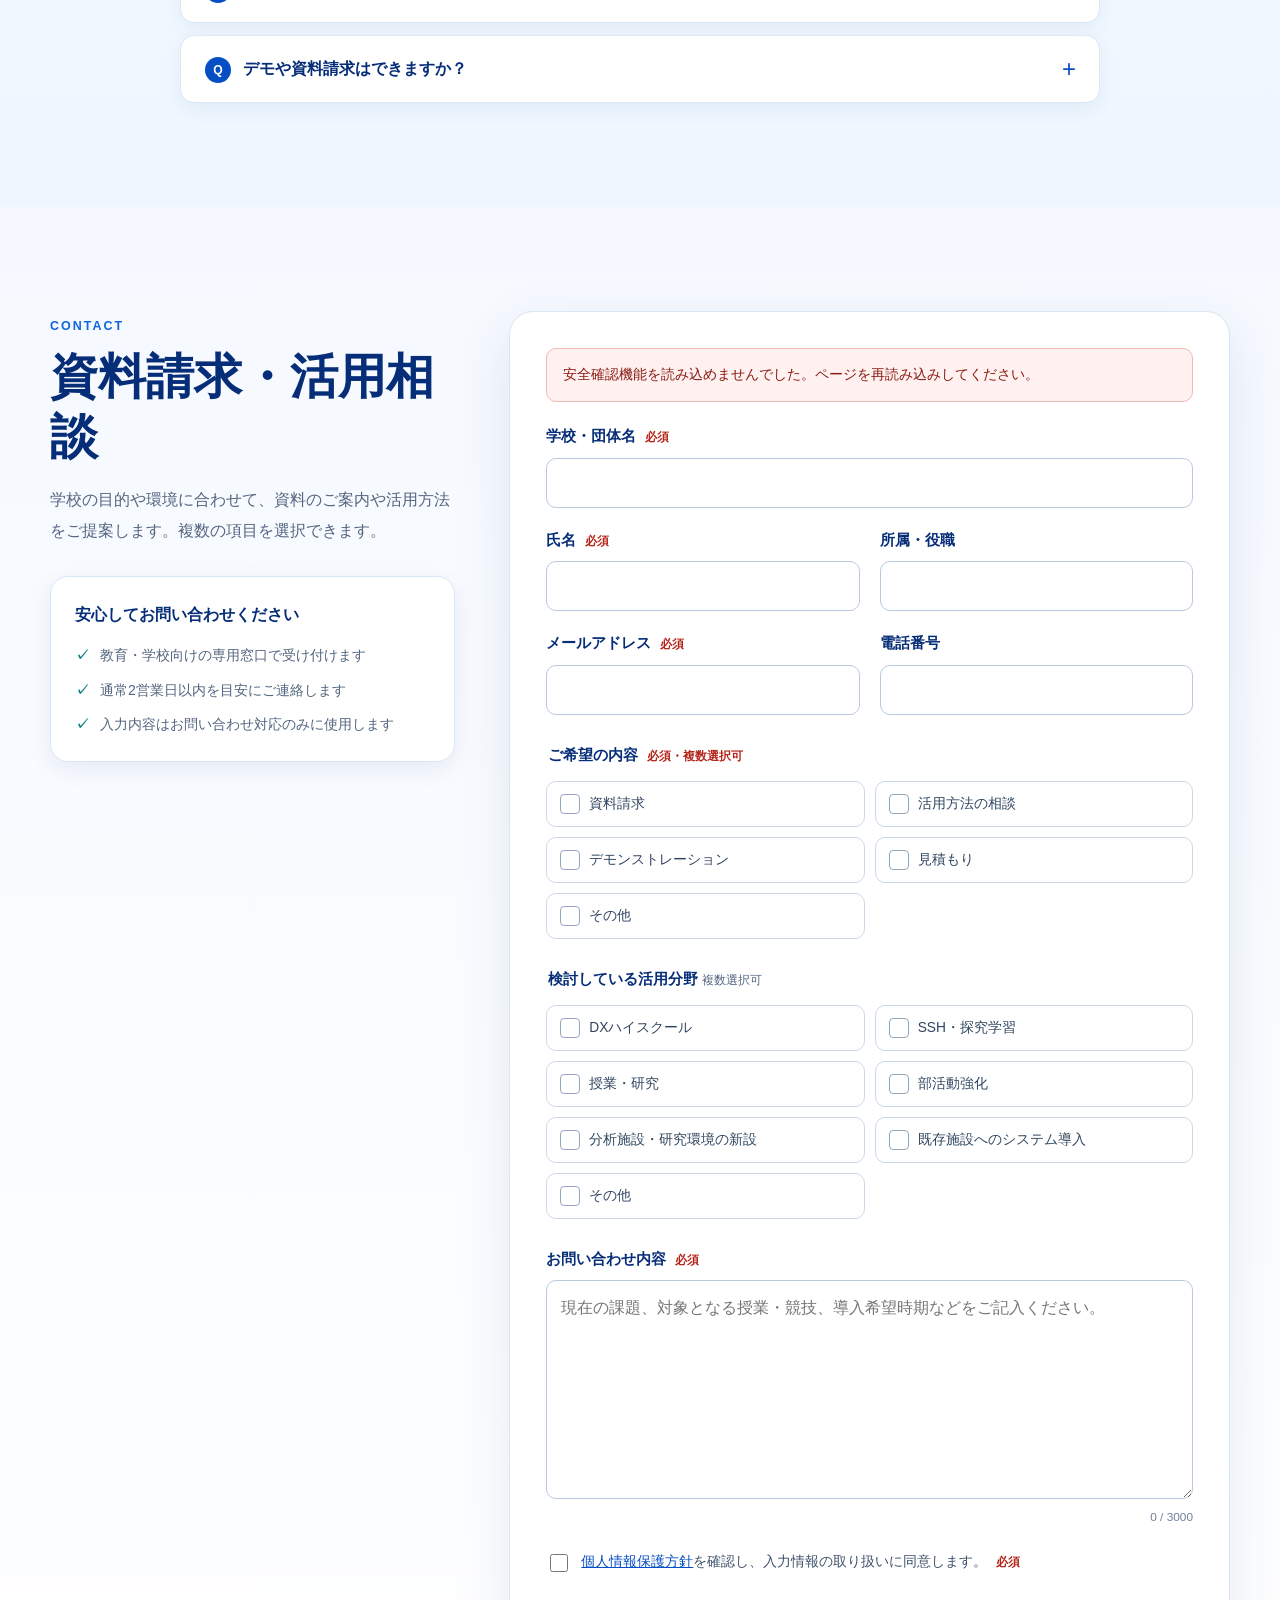
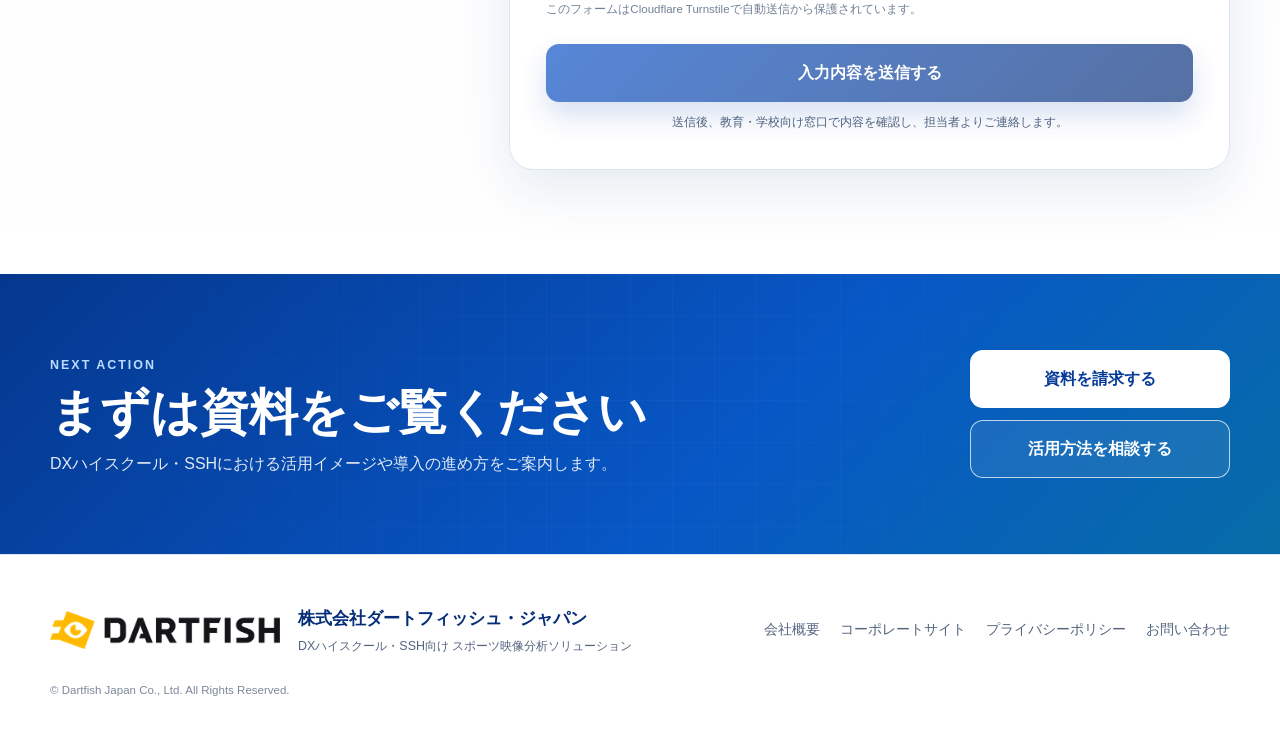
==== commit 299fc4ae: "問い合わせフォームの案内文を自動返信なしへ更新" ====
--- a/index.html
+++ b/index.html
@@ -418,7 +418,7 @@
             <span class="submit-label">入力内容を送信する</span>
             <span class="submit-progress" hidden>送信しています…</span>
           </button>
-          <p class="form-footnote">送信後、ご入力のメールアドレスへ受付確認メールをお送りします。</p>
+          <p class="form-footnote">送信後、教育・学校向け窓口で内容を確認し、担当者よりご連絡します。</p>
         </form>
       </div>
     </section>
